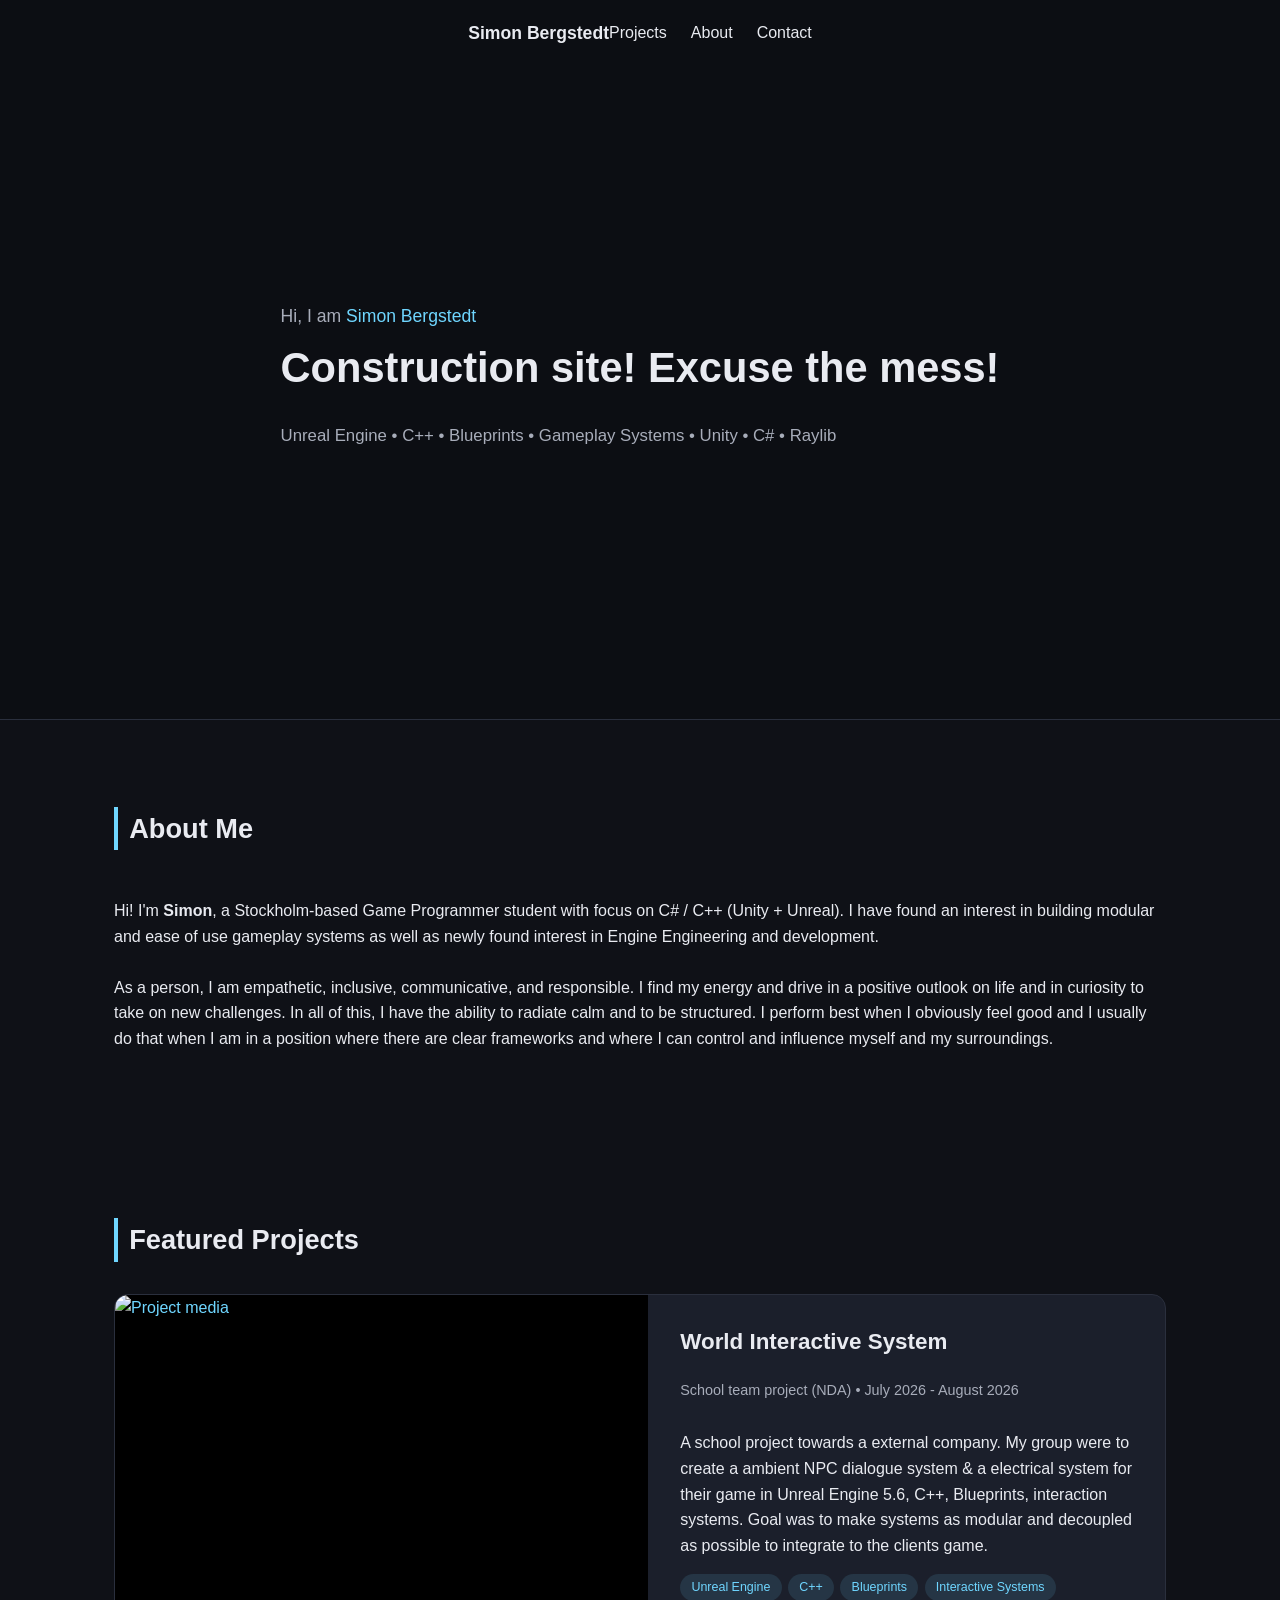
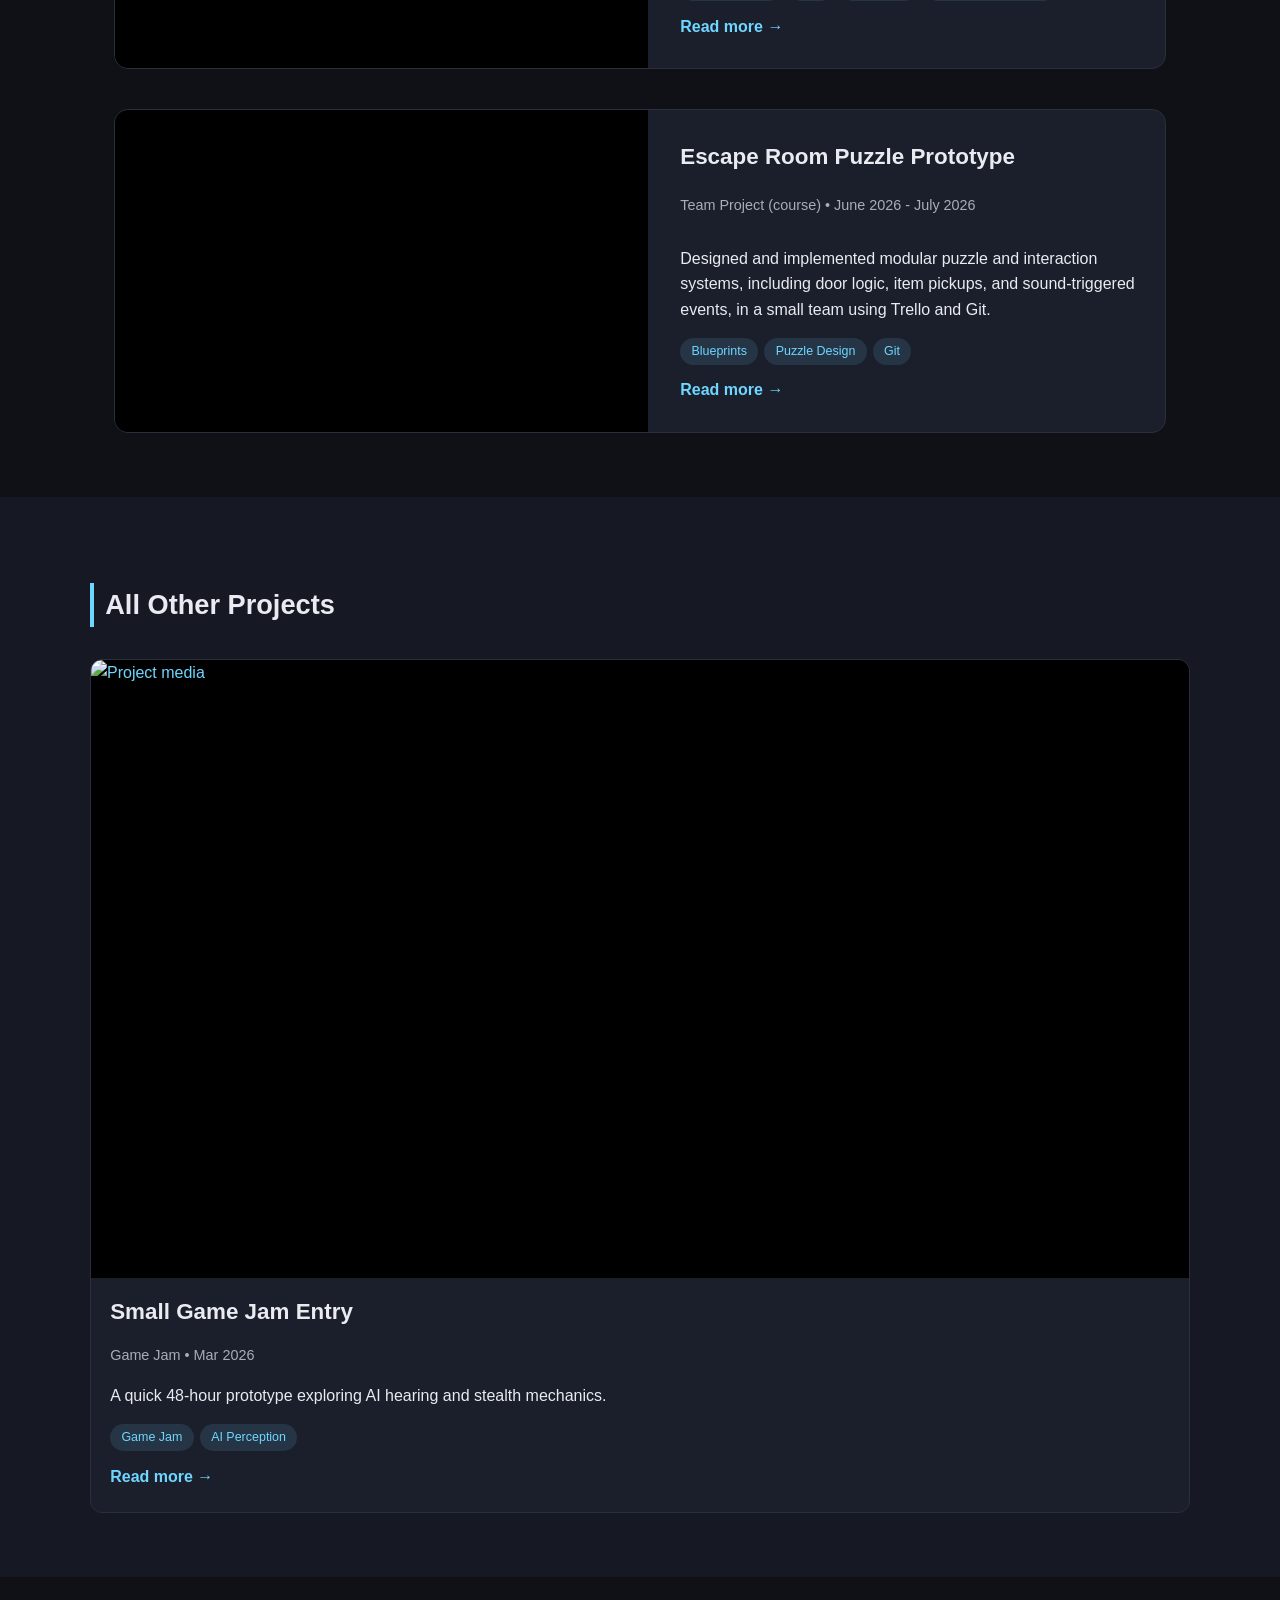
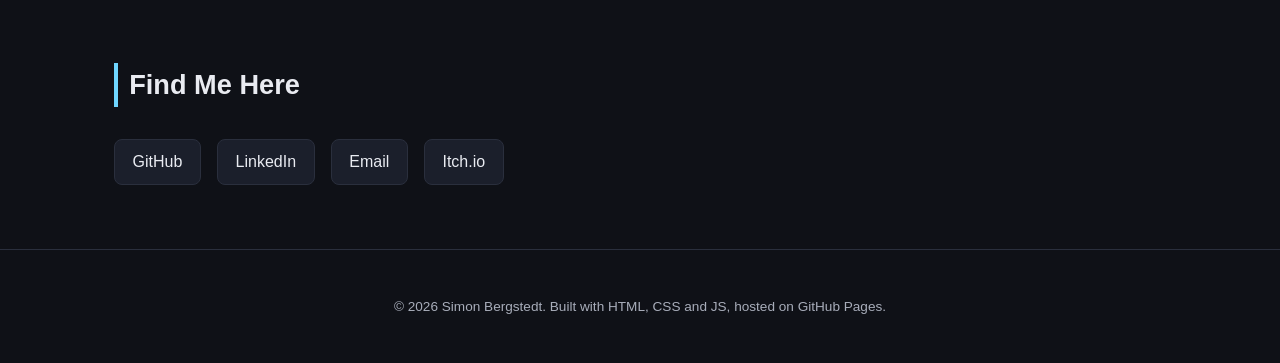
==== index.html @ 1d2489a0 "added video" ====
<!DOCTYPE html>
<html lang="en">
<head>
<meta charset="UTF-8" />
<meta name="viewport" content="width=device-width, initial-scale=1.0" />
<title>Simon Bergstedt — Gameplay Programmer</title>
<meta name="description" content="Portfolio of a gameplay programmer working with Unreal Engine, C++, Blueprints, Unity, C# and Raylib." />
<link rel="stylesheet" href="style.css" />
</head>
<body>

<header class="hero">

  <video class="hero-video" autoplay muted loop playsinline poster="media/hero-fallback.jpg">
    <source src="media/hero-background.mp4" type="video/mp4" />
  </video>
  <div class="hero-overlay"></div>

  <nav class="navbar">
    <div class="nav-name">Simon Bergstedt</div>
    <ul class="nav-links">
      <li><a href="#projects">Projects</a></li>
      <li><a href="#about">About</a></li>
      <li><a href="#contact">Contact</a></li>
    </ul>
  </nav>

  <div class="hero-content">
    <p class="hero-greeting">Hi, I am <span class="accent">Simon Bergstedt</span></p>
    <h1 class="hero-title">Construction site! Excuse the mess!</h1>
    <p class="hero-sub">Unreal Engine • C++ • Blueprints • Gameplay Systems • Unity • C# • Raylib</p>
  </div>
</header>

<main>

  <!-- ABOUT -->
  <section id="about" class="section">
    <h2 class="section-title">About Me</h2>
    <div class="about-content">
      <img src="media/profile.jpg" alt="Your Name" class="about-photo" onerror="this.style.display='none'" />
      <p>
        Hi! I'm <strong>Simon</strong>, a Stockholm-based Game Programmer student with focus on C# / C++ (Unity + Unreal). I have found an interest in building modular and ease of use gameplay systems as well as newly found interest in Engine Engineering and development.
<br><br>
As a person, I am empathetic, inclusive, communicative, and responsible. I find my energy and drive in a positive outlook on life and in curiosity to take on new challenges. In all of this, I have the ability to radiate calm and to be structured. I perform best when I obviously feel good and I usually do that when I am in a position where there are clear frameworks and where I can control and influence myself and my surroundings.
      </p>
    </div>
  </section>

  <!-- FEATURED PROJECTS -->
  <section id="projects" class="section">
    <h2 class="section-title">Featured Projects</h2>
    <div id="featured-projects" class="featured-list">
      <!-- Cards are injected here by script.js from projects.js -->
    </div>
  </section>

  <!-- ALL OTHER PROJECTS -->
  <section id="all-projects" class="section alt-bg">
    <h2 class="section-title">All Other Projects</h2>
    <div id="all-projects-grid" class="grid-list">
      <!-- Cards are injected here by script.js from projects.js -->
    </div>
  </section>

  <!-- CONTACT / SOCIAL -->
  <section id="contact" class="section">
    <h2 class="section-title">Find Me Here</h2>
    <div id="social-links" class="social-links">
      <!-- Injected by script.js -->
    </div>
  </section>

</main>

<footer class="footer">
  <p>&copy; <span id="year"></span> Simon Bergstedt. Built with HTML, CSS and JS, hosted on GitHub Pages.</p>
</footer>

<script src="projects.js"></script>
<script src="script.js"></script>
</body>
</html>
---- style.css ----
:root {
  --bg: #0f1117;
  --bg-alt: #161923;
  --text: #e9ebf1;
  --text-dim: #a8adba;
  --accent: #6fd6ff;
  --card-bg: #1b1f2b;
  --card-border: #2a2f3d;
  --max-width: 1100px;
}

* { box-sizing: border-box; }

body {
  margin: 0;
  font-family: "Segoe UI", Roboto, Helvetica, Arial, sans-serif;
  background: var(--bg);
  color: var(--text);
  line-height: 1.6;
}

a { color: var(--accent); text-decoration: none; }
a:hover { text-decoration: underline; }

.accent { color: var(--accent); }

/* NAVBAR */
.navbar {
  display: flex;
  justify-content: space-between;
  align-items: center;
  max-width: var(--max-width);
  margin: 0 auto;
  padding: 1.2rem 1.5rem;
  position: relative;
  z-index: 2; 
}
.nav-name { font-weight: 700; font-size: 1.1rem; }
.nav-name a { color: var(--text); }
.nav-links { display: flex; gap: 1.5rem; list-style: none; margin: 0; padding: 0; }
.nav-links a { color: var(--text); font-weight: 500; }
.nav-links a:hover { color: var(--accent); }

/* HERO */
.hero {
  position: relative;
  overflow: hidden;
  min-height: 80vh;
  display: flex;
  flex-direction: column;
  border-bottom: 1px solid var(--card-border);
  background: #0f1117;
}
.hero-video{
	position: absolute;
	top: 50%;
	left: 50%;
	width: 100%;
	height: 100%;
	min-width: 100%;
	min-height: 100%;
	object-fit: cover;
	transform: translate(-50%, -50%);
	z-index: 0;
}
.hero-overlay
{
	position: absolute;
	inset: 0;
	background: rgba(10, 12, 18, 0.6);
	z-index: 1;
}
.hero-content 
{
	position: relative;
	z-index: 2;
	max-width: var(--max-width);
  	margin: 0 auto;
  	padding: 5rem 1.5rem 6rem;
	flex: 1;
	display: flex;
	flex-direction: column;
	justify-content: center;
	
}
.hero-greeting { font-size: 1.1rem; color: var(--text-dim); margin: 0; }
.hero-title { font-size: 2.6rem; margin: 0.3rem 0; text-shadow: 0 2px 12px rgba(0,0,0,0,.6); }
.hero-sub { color: var(--text-dim); font-size: 1.05rem; }
.small-hero .navbar { padding-bottom: 1.2rem; }

/* SECTIONS */
.section {
  max-width: var(--max-width);
  margin: 0 auto;
  padding: 4rem 1.5rem;
}
.alt-bg { background: var(--bg-alt); max-width: 100%; }
.alt-bg > * { max-width: var(--max-width); margin-left: auto; margin-right: auto; }
.section-title {
  font-size: 1.7rem;
  margin-bottom: 2rem;
  border-left: 4px solid var(--accent);
  padding-left: 0.7rem;
}

/* FEATURED PROJECT CARDS (large, one per row) */
.featured-list { display: flex; flex-direction: column; gap: 2.5rem; }
.project-card.featured {
  display: grid;
  grid-template-columns: 1.1fr 1fr;
  gap: 2rem;
  background: var(--card-bg);
  border: 1px solid var(--card-border);
  border-radius: 14px;
  overflow: hidden;
}
.project-card.featured .media-wrap { position: relative; background: #000; display: block; }
.project-card.featured .media-wrap img,
.project-card.featured .media-wrap video {
  width: 100%; height: 100%; object-fit: cover; display: block;
}
.project-card.featured .card-body { padding: 1.8rem 1.8rem 1.8rem 0; display: flex; flex-direction: column; justify-content: center; }
.card-title { font-size: 1.4rem; margin: 0 0 0.3rem; }
.card-title a { color: var(--text); }
.card-title a:hover { color: var(--accent); }
.card-meta { color: var(--text-dim); font-size: 0.9rem; margin-bottom: 0.8rem; }
.card-desc { margin-bottom: 1rem; }
.card-tags { display: flex; flex-wrap: wrap; gap: 0.4rem; margin-bottom: 0.8rem; }
.tag {
  background: rgba(111, 214, 255, 0.12);
  color: var(--accent);
  border-radius: 20px;
  padding: 0.2rem 0.7rem;
  font-size: 0.78rem;
}
.card-link { font-weight: 600; }

@media (max-width: 800px) {
  .project-card.featured { grid-template-columns: 1fr; }
  .project-card.featured .card-body { padding: 1.5rem; }
}

/* GRID OF SMALLER PROJECT CARDS */
.grid-list {
  display: grid;
  grid-template-columns: repeat(auto-fit, minmax(260px, 1fr));
  gap: 1.5rem;
}
.project-card.grid-item {
  background: var(--card-bg);
  border: 1px solid var(--card-border);
  border-radius: 12px;
  overflow: hidden;
  display: flex;
  flex-direction: column;
}
.project-card.grid-item .media-wrap { aspect-ratio: 16/9; background: #000; display: block; }
.project-card.grid-item .media-wrap img,
.project-card.grid-item .media-wrap video {
  width: 100%; height: 100%; object-fit: cover; display: block;
}
.project-card.grid-item .card-body { padding: 1rem 1.2rem 1.4rem; }

/* ABOUT */
.about-content { display: flex; gap: 2rem; align-items: flex-start; flex-wrap: wrap; }
.about-photo { width: 180px; height: 180px; border-radius: 50%; object-fit: cover; border: 3px solid var(--accent); }
.about-content p { flex: 1; min-width: 260px; }

/* AWARDS */
.awards-list { list-style: none; padding: 0; margin: 0; display: flex; flex-direction: column; gap: 0.7rem; }
.awards-list li {
  background: var(--card-bg);
  border-left: 3px solid var(--accent);
  padding: 0.7rem 1rem;
  border-radius: 6px;
}

/* SOCIAL LINKS */
.social-links { display: flex; flex-wrap: wrap; gap: 1rem; }
.social-links a {
  background: var(--card-bg);
  border: 1px solid var(--card-border);
  padding: 0.6rem 1.1rem;
  border-radius: 8px;
  color: var(--text);
  font-weight: 500;
}
.social-links a:hover { border-color: var(--accent); color: var(--accent); }

/* FOOTER */
.footer {
  text-align: center;
  padding: 2rem 1rem;
  color: var(--text-dim);
  font-size: 0.85rem;
  border-top: 1px solid var(--card-border);
}

/* PROJECT DETAIL PAGE */
.back-link { display: inline-block; margin-bottom: 1.5rem; font-weight: 600; }
.detail-media {
  width: 100%;
  aspect-ratio: 16/9;
  background: #000;
  border-radius: 12px;
  overflow: hidden;
  margin-bottom: 1.5rem;
}
.detail-media img, .detail-media video { width: 100%; height: 100%; object-fit: cover; display: block; }
.detail-title { font-size: 2.2rem; margin: 0 0 0.3rem; }
.detail-body { margin: 1.5rem 0; max-width: 720px; }
.detail-body p { margin-bottom: 1rem; }
.detail-gallery {
  display: grid;
  grid-template-columns: repeat(auto-fit, minmax(220px, 1fr));
  gap: 1rem;
  margin: 1.5rem 0;
}
.gallery-item { aspect-ratio: 16/9; background: #000; border-radius: 10px; overflow: hidden; }
.gallery-item img, .gallery-item video { width: 100%; height: 100%; object-fit: cover; display: block; }
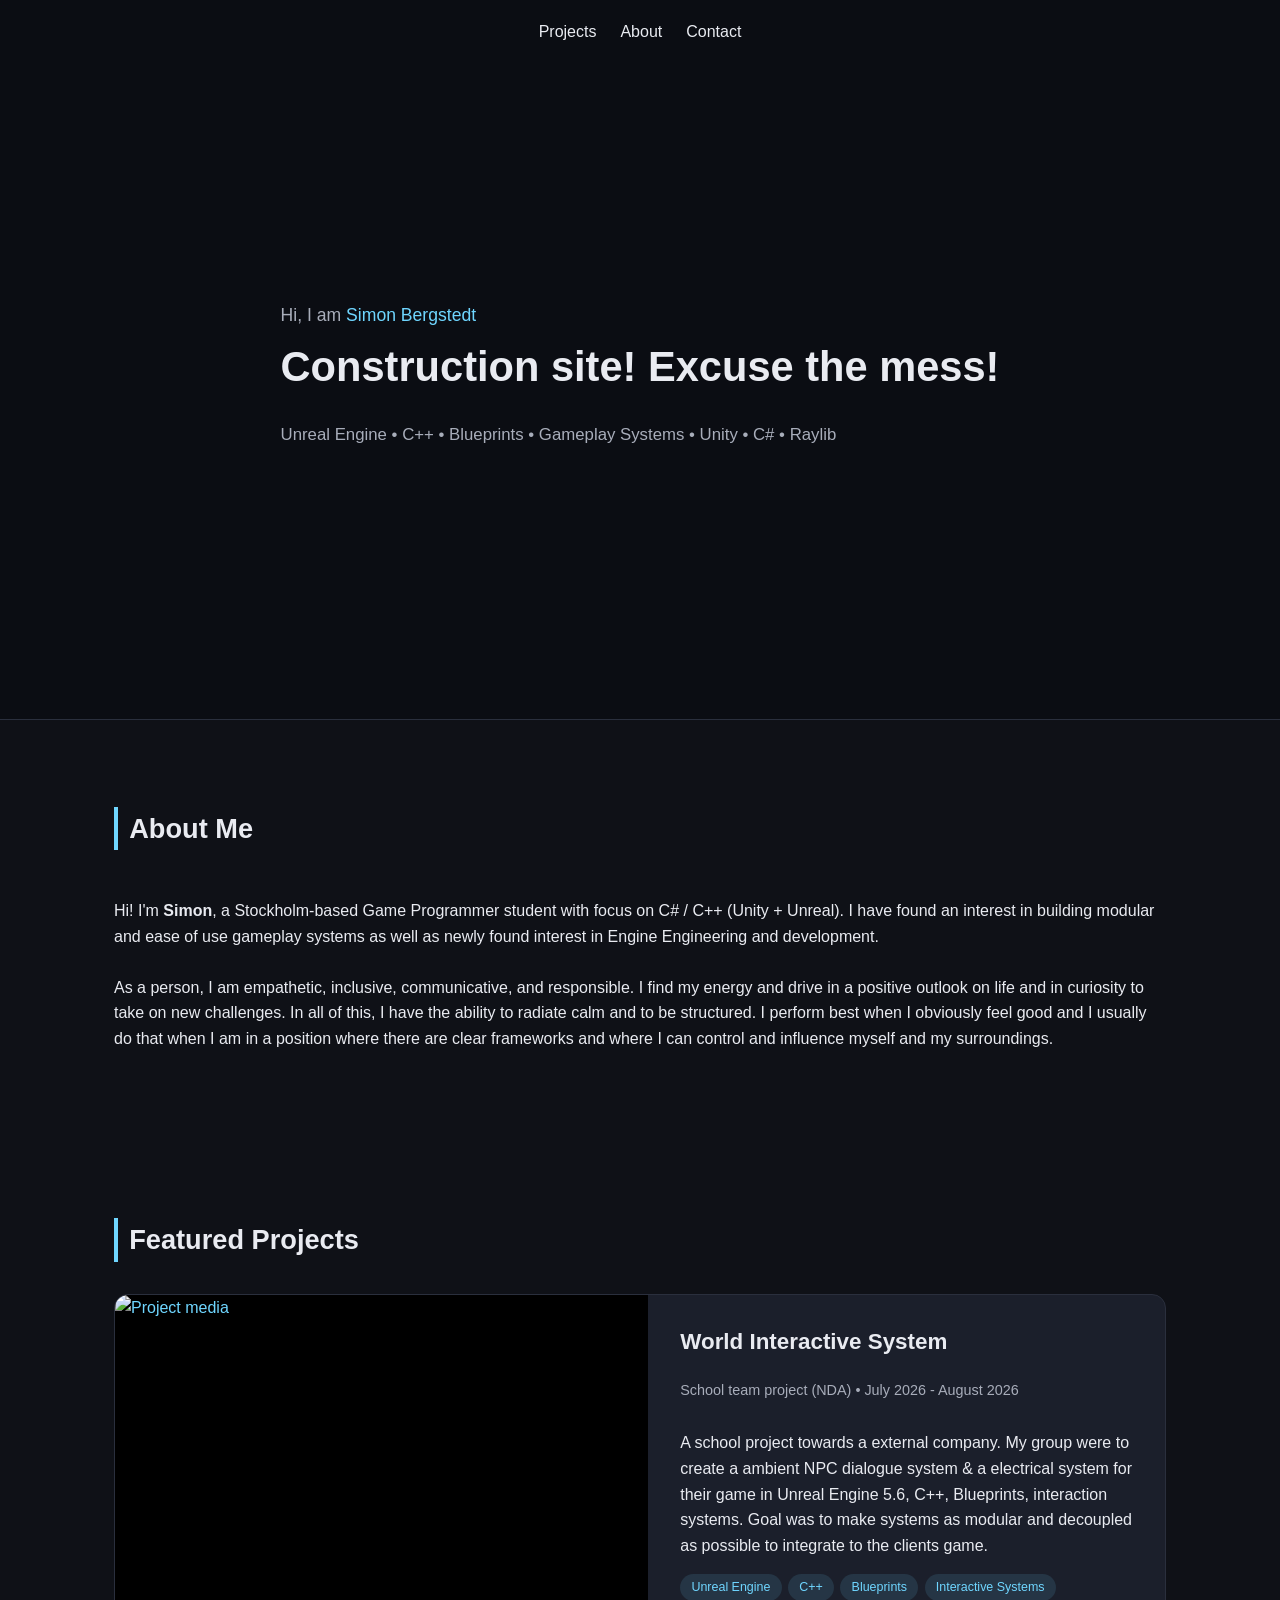
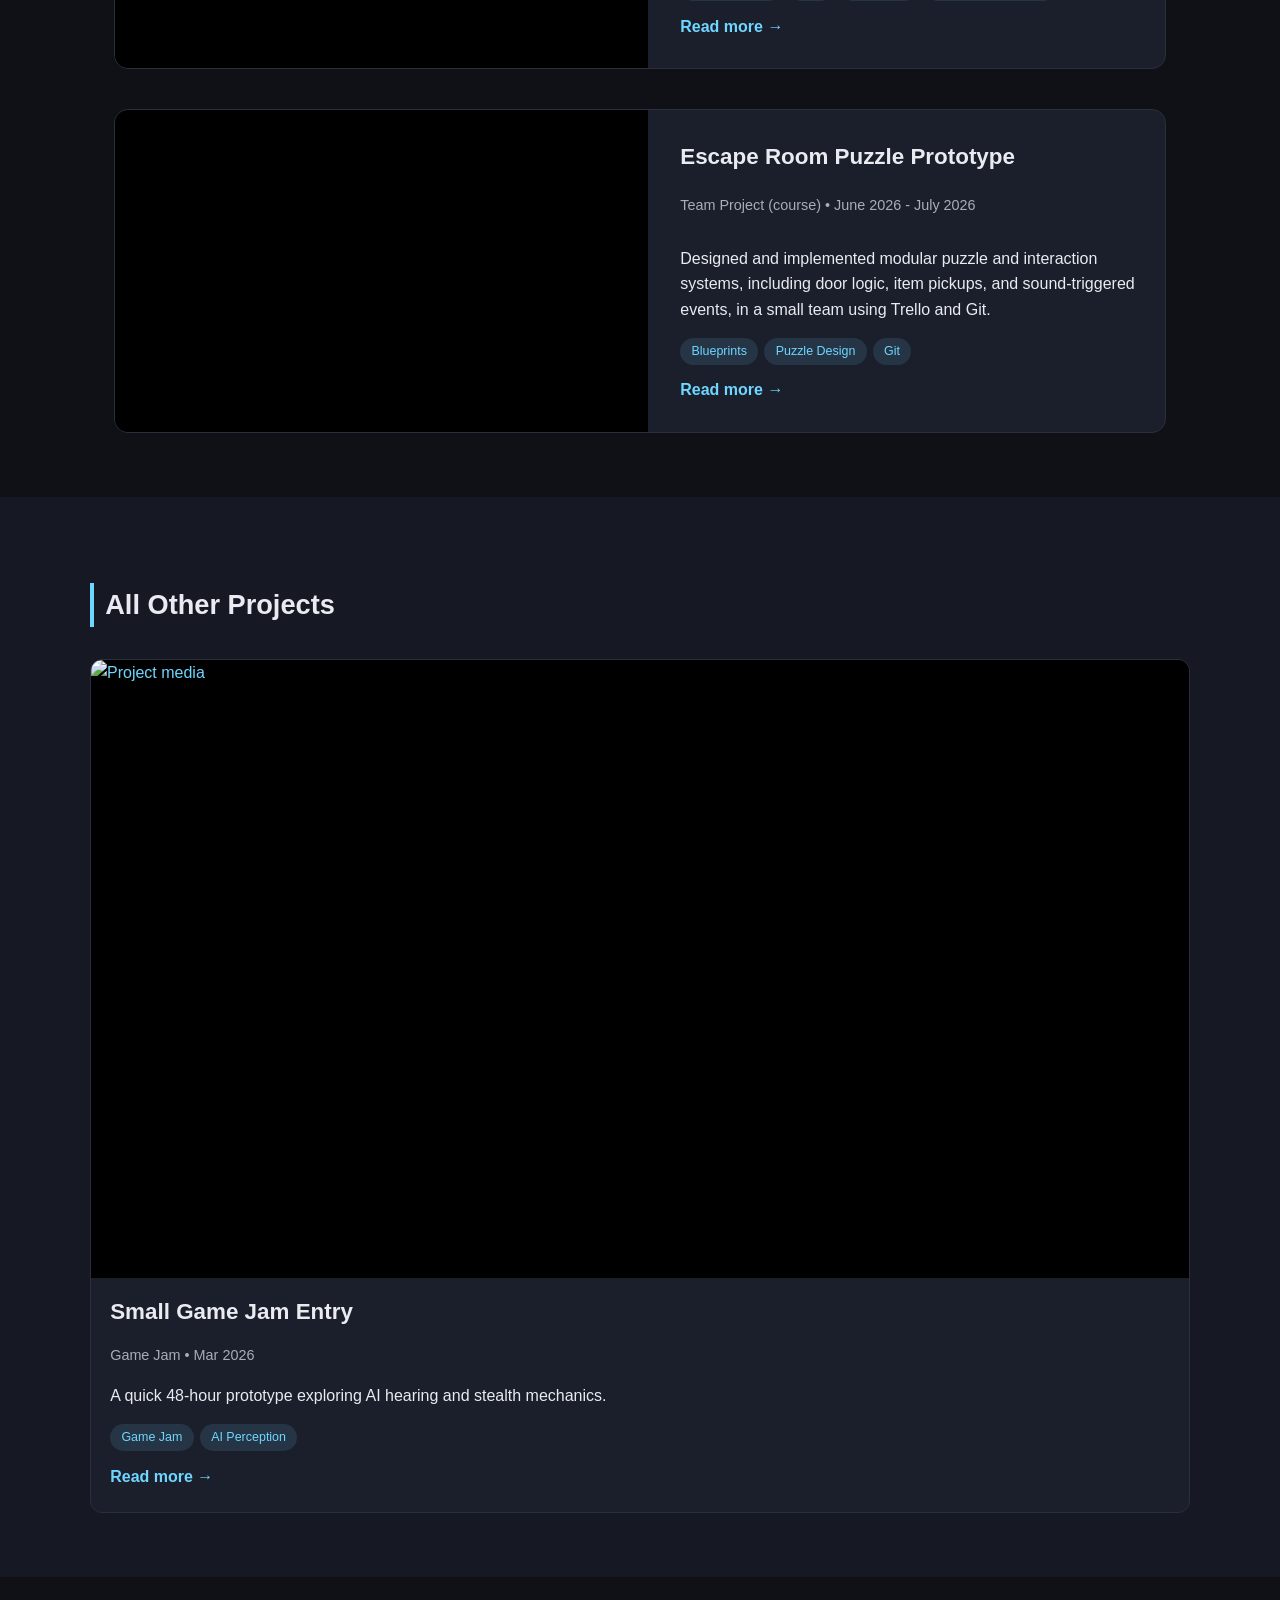
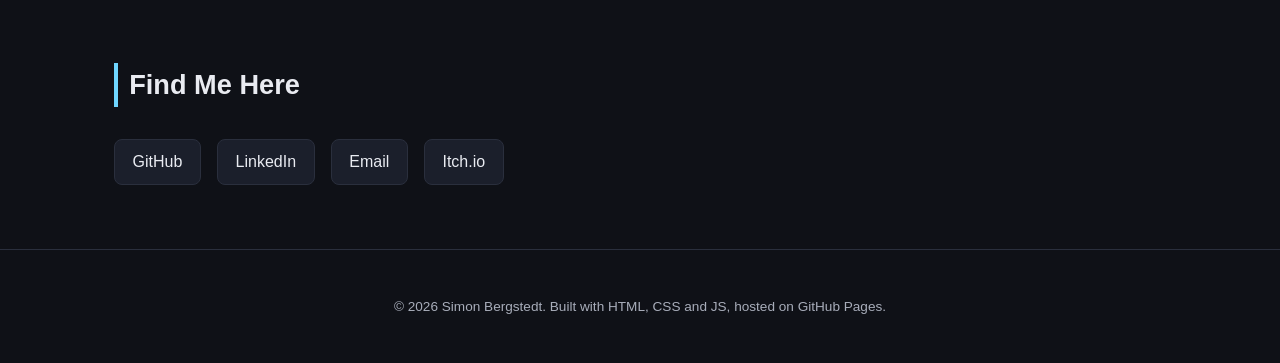
==== commit fe32299d: "Style changes" ====
--- a/index.html
+++ b/index.html
@@ -17,7 +17,6 @@
   <div class="hero-overlay"></div>
 
   <nav class="navbar">
-    <div class="nav-name">Simon Bergstedt</div>
     <ul class="nav-links">
       <li><a href="#projects">Projects</a></li>
       <li><a href="#about">About</a></li>
--- a/style.css
+++ b/style.css
@@ -27,7 +27,7 @@
 /* NAVBAR */
 .navbar {
   display: flex;
-  justify-content: space-between;
+  justify-content: flex-start;
   align-items: center;
   max-width: var(--max-width);
   margin: 0 auto;
@@ -67,7 +67,7 @@
 {
 	position: absolute;
 	inset: 0;
-	background: rgba(10, 12, 18, 0.6);
+	background: rgba(10, 12, 18, 0.70);
 	z-index: 1;
 }
 .hero-content 
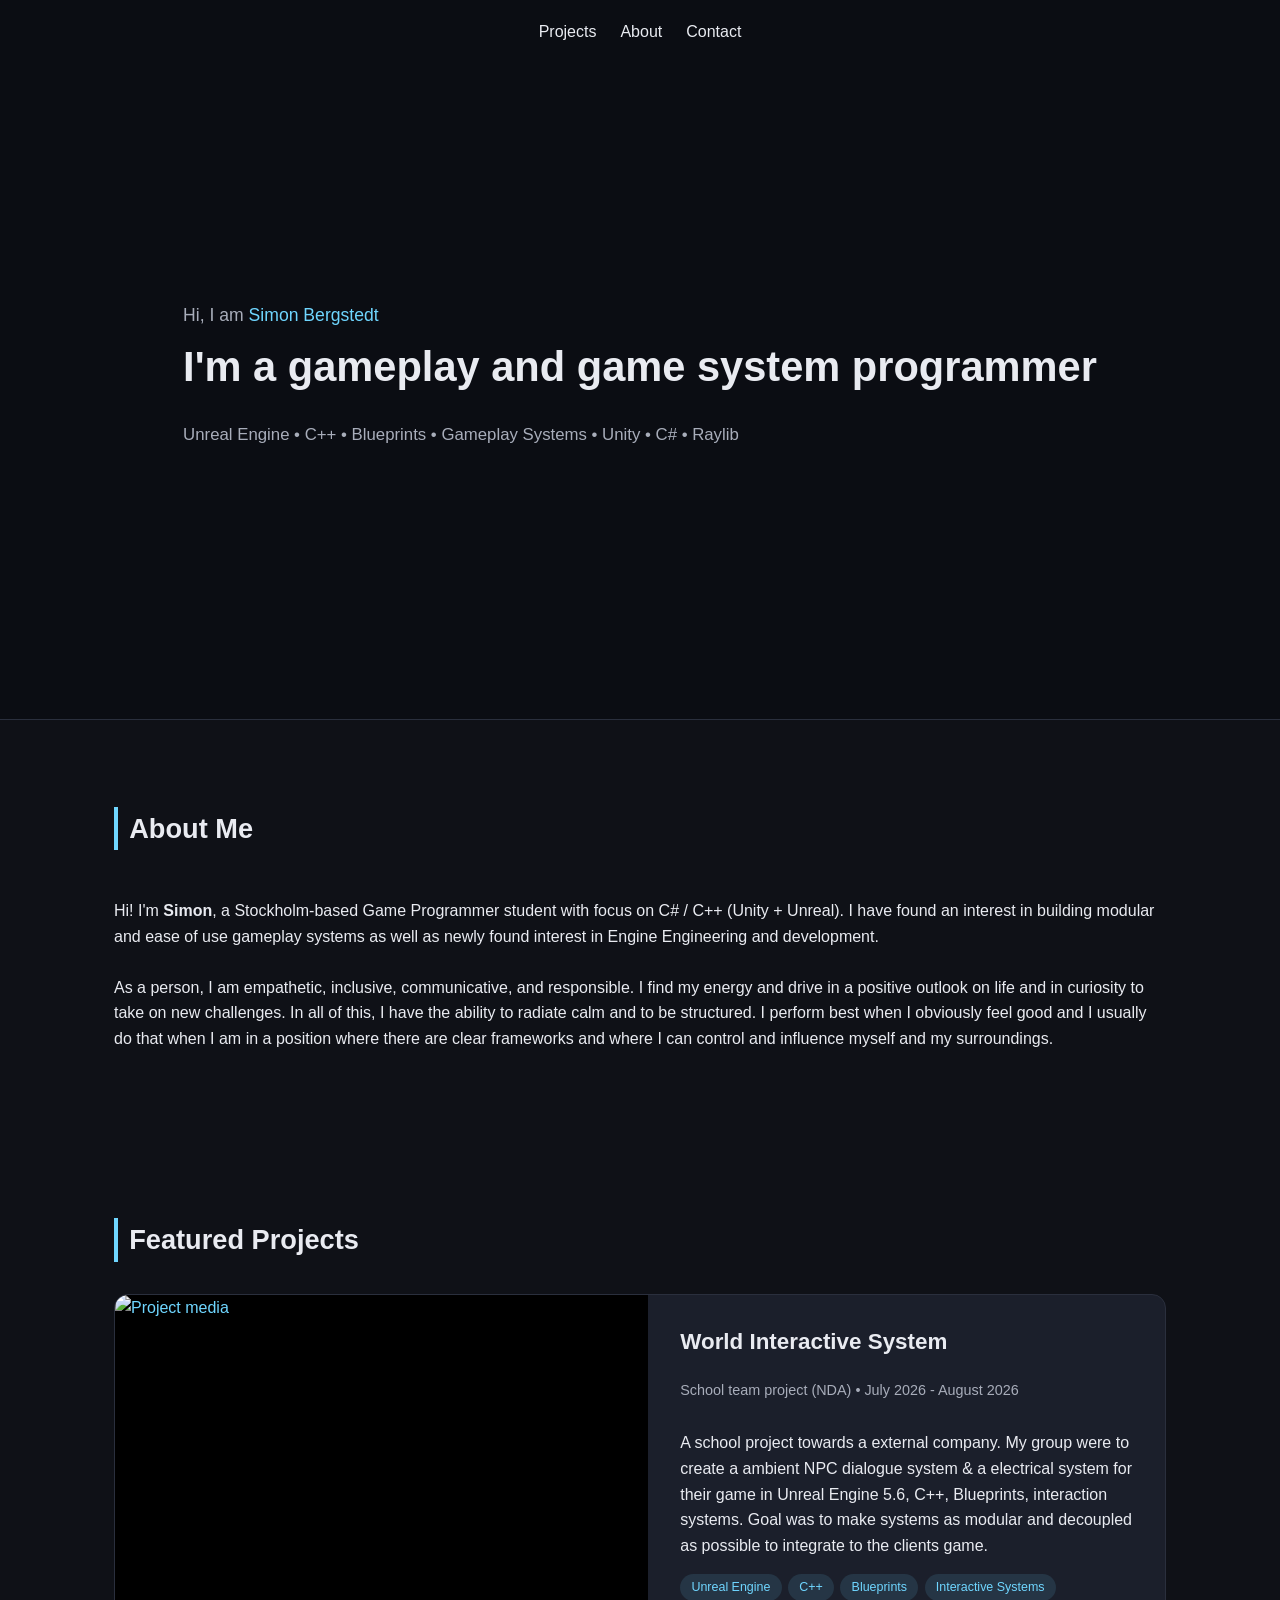
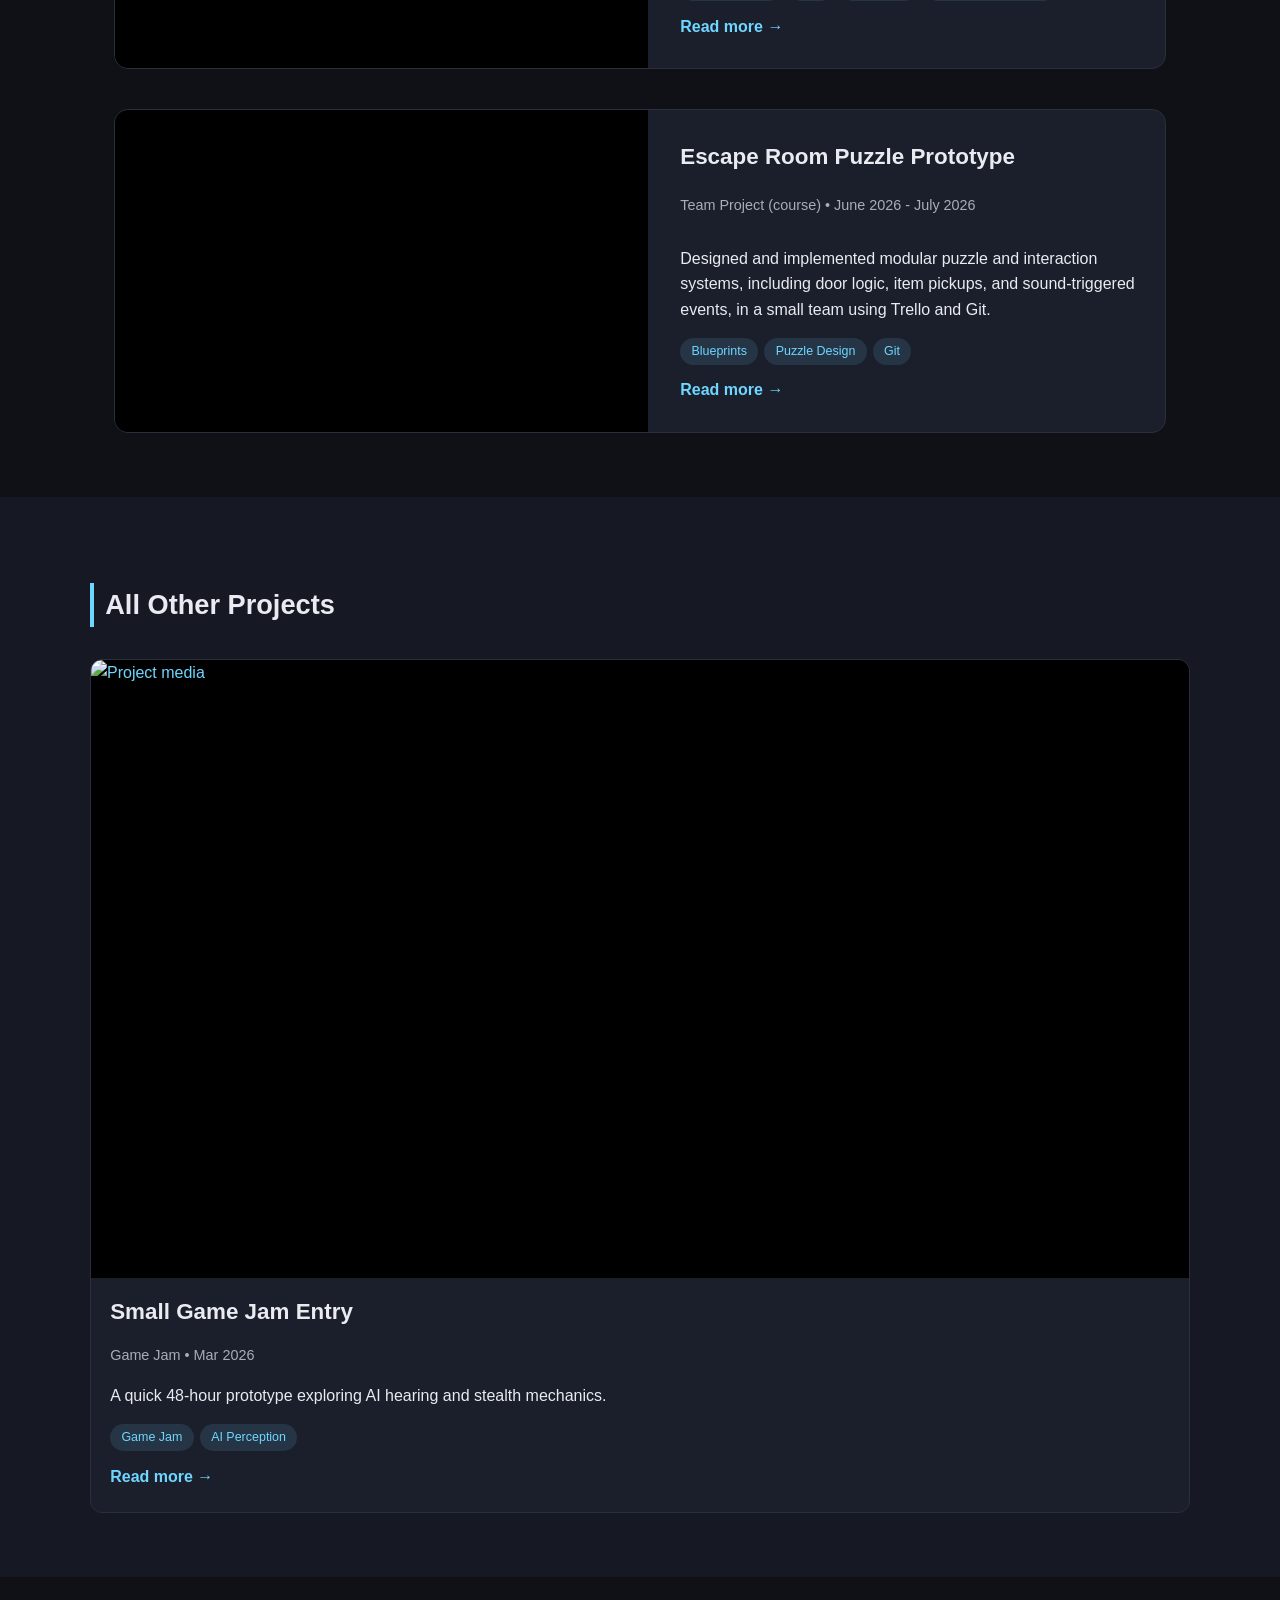
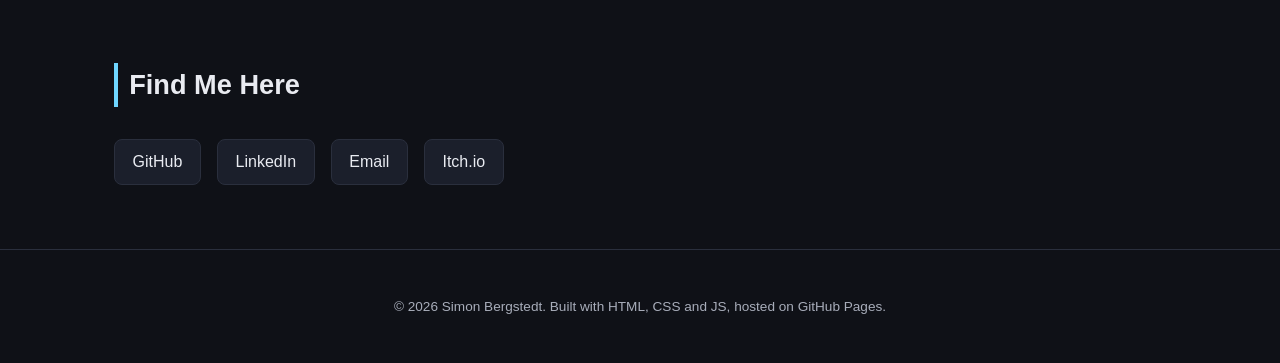
==== commit 2502ad53: "edited title" ====
--- a/index.html
+++ b/index.html
@@ -26,7 +26,7 @@
 
   <div class="hero-content">
     <p class="hero-greeting">Hi, I am <span class="accent">Simon Bergstedt</span></p>
-    <h1 class="hero-title">Construction site! Excuse the mess!</h1>
+    <h1 class="hero-title">I'm a gameplay and game system programmer</h1>
     <p class="hero-sub">Unreal Engine • C++ • Blueprints • Gameplay Systems • Unity • C# • Raylib</p>
   </div>
 </header>
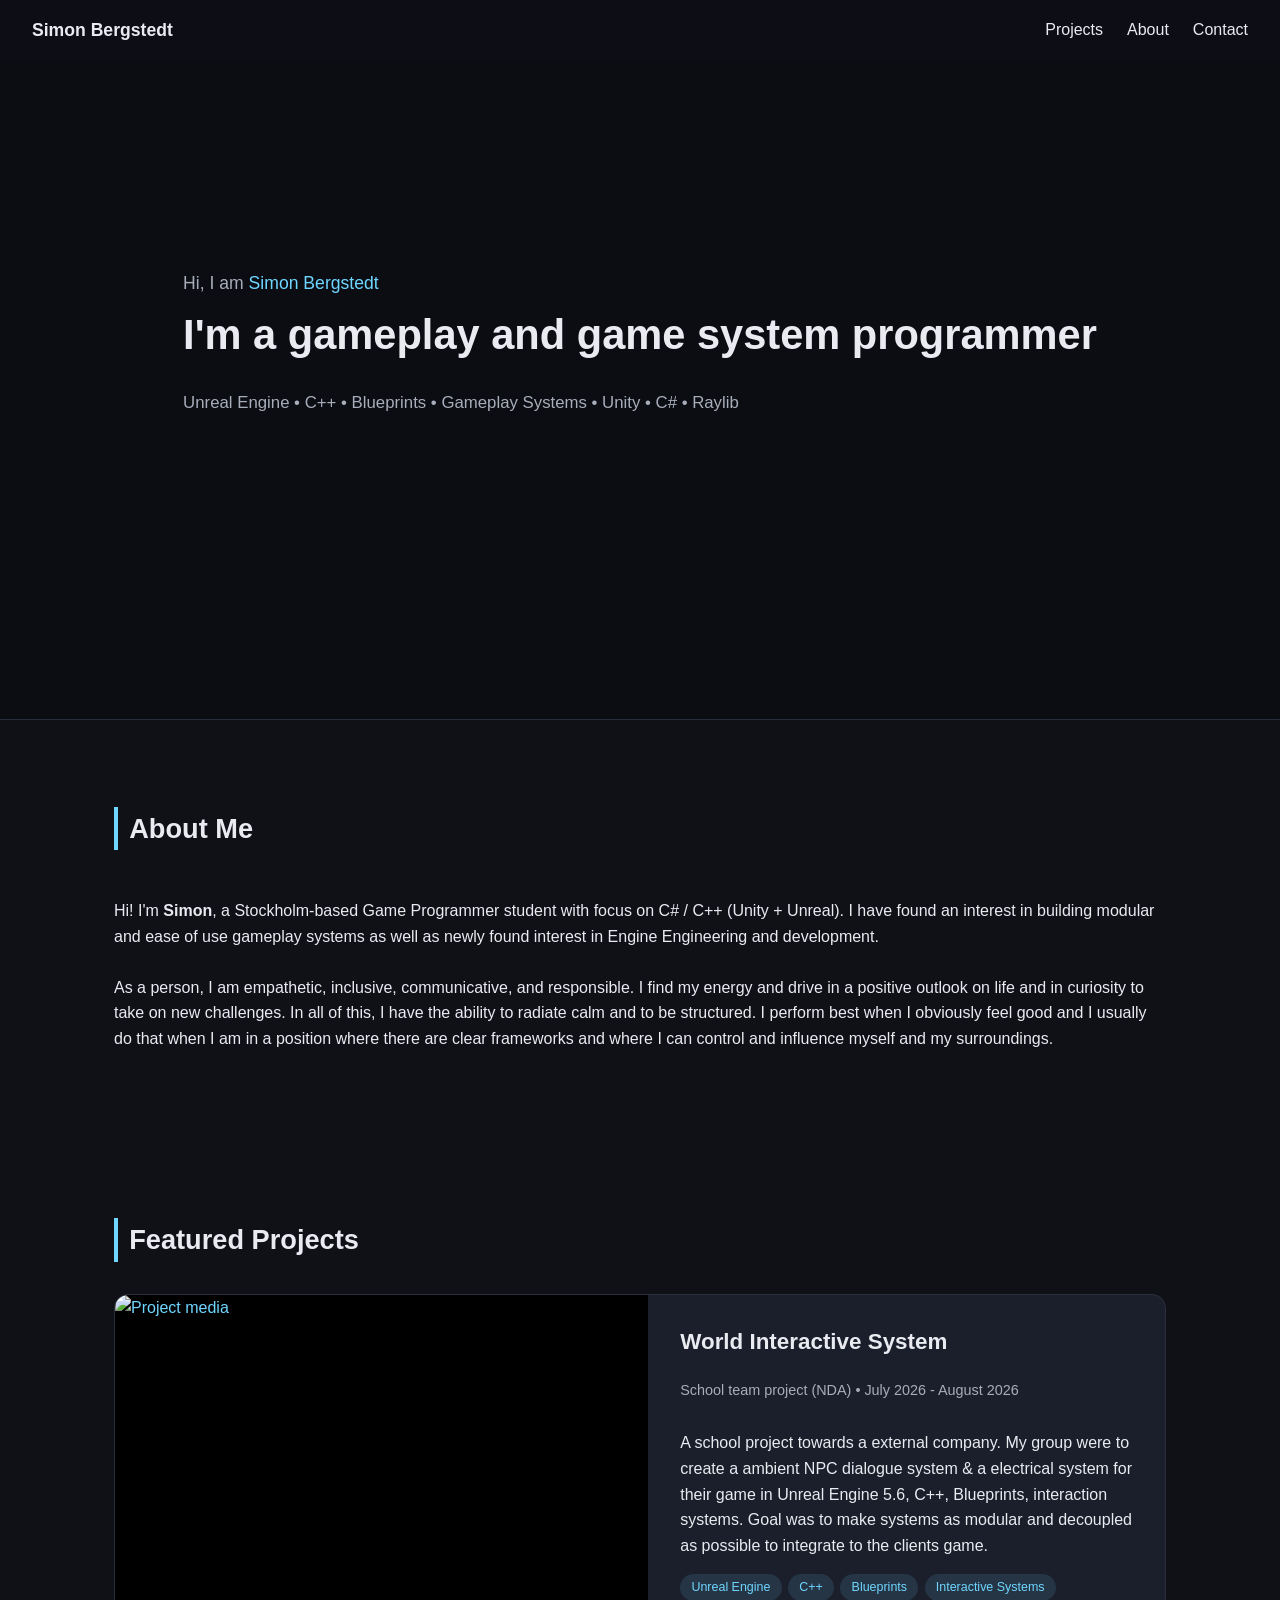
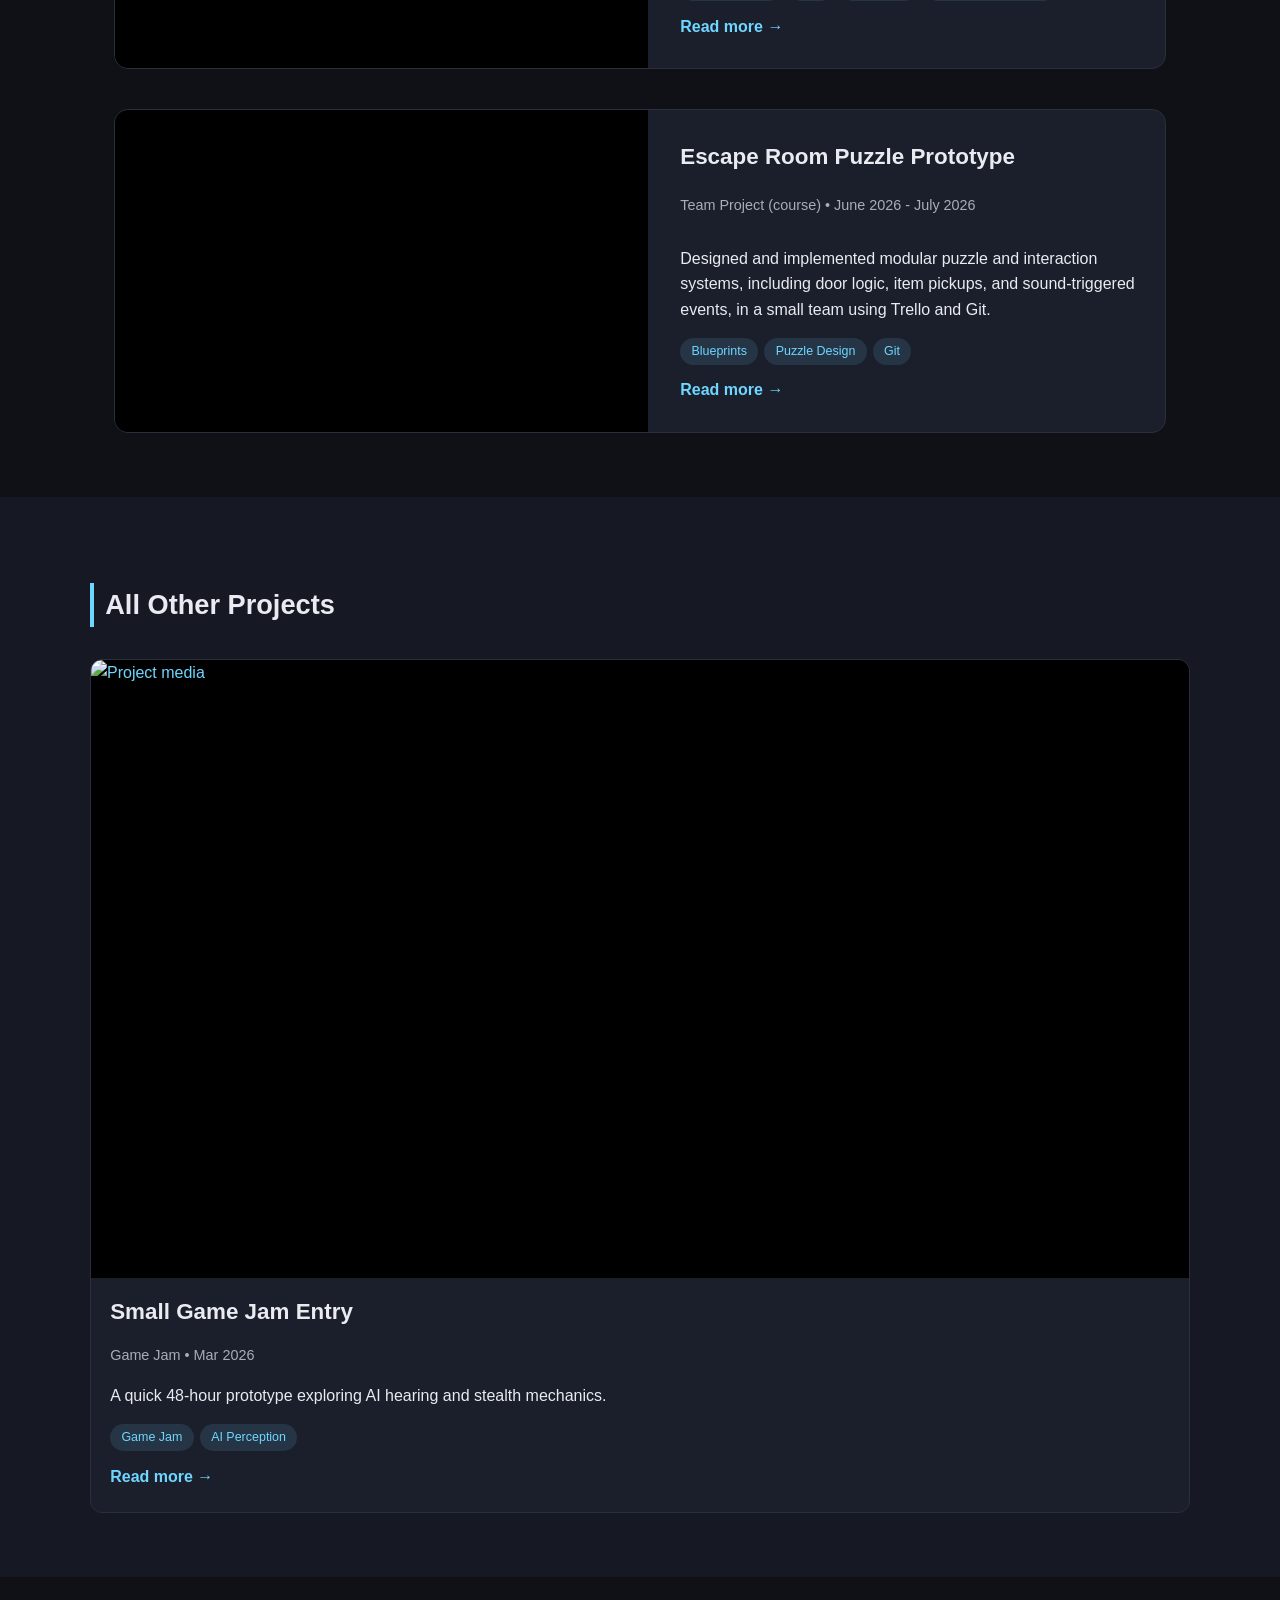
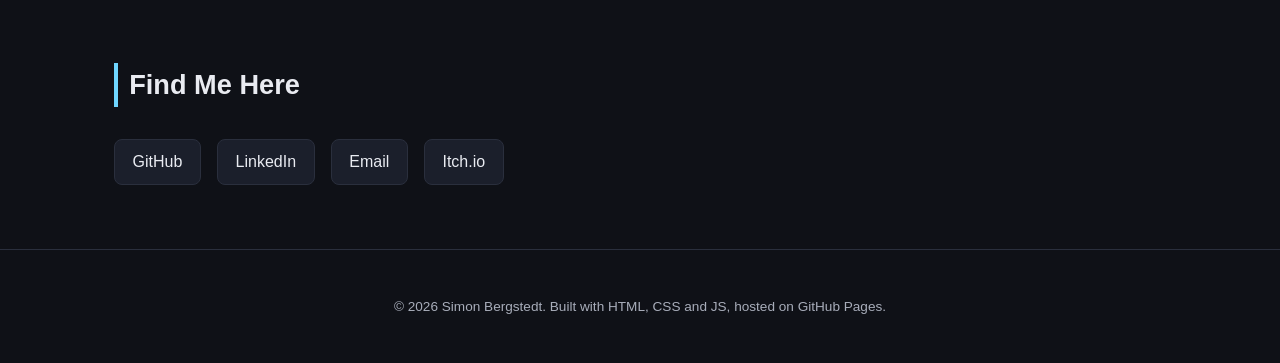
==== commit 44111c33: "added many  bar at top" ====
--- a/index.html
+++ b/index.html
@@ -1,55 +1,56 @@
 <!DOCTYPE html>
 <html lang="en">
+
 <head>
-<meta charset="UTF-8" />
-<meta name="viewport" content="width=device-width, initial-scale=1.0" />
-<title>Simon Bergstedt — Gameplay Programmer</title>
-<meta name="description" content="Portfolio of a gameplay programmer working with Unreal Engine, C++, Blueprints, Unity, C# and Raylib." />
-<link rel="stylesheet" href="style.css" />
+	<meta charset="UTF-8" />
+	<meta name="viewport" content="width=device-width, initial-scale=1.0" />
+	<title>Simon Bergstedt — Gameplay Programmer</title>
+	<meta name="description" content="Portfolio of a gameplay programmer working with Unreal Engine, C++, Blueprints, Unity, C# and Raylib." />
+	<link rel="stylesheet" href="style.css" />
 </head>
+
 <body>
+  <nav class="navbar">
+    <div class="nav-name">Simon Bergstedt</div>
+    	<ul class="nav-links">
+      		<li><a href="#projects">Projects</a></li>
+      		<li><a href="#about">About</a></li>
+      		<li><a href="#contact">Contact</a></li>
+    	</ul>
+  </nav>
 
 <header class="hero">
+  	<video class="hero-video" autoplay muted loop playsinline poster="media/hero-fallback.jpg">
+    	<source src="media/hero-background.mp4" type="video/mp4" /></video>
+ 
+  <div class="hero-overlay"></div>
+  <div class="hero-content">
+    	<p class="hero-greeting">Hi, I am <span class="accent">Simon Bergstedt</span></p>
+    	<h1 class="hero-title">I'm a gameplay and game system programmer</h1>
+    	<p class="hero-sub">Unreal Engine • C++ • Blueprints • Gameplay Systems • Unity • C# • Raylib</p>
 
-  <video class="hero-video" autoplay muted loop playsinline poster="media/hero-fallback.jpg">
-    <source src="media/hero-background.mp4" type="video/mp4" />
-  </video>
-  <div class="hero-overlay"></div>
-
-  <nav class="navbar">
-    <ul class="nav-links">
-      <li><a href="#projects">Projects</a></li>
-      <li><a href="#about">About</a></li>
-      <li><a href="#contact">Contact</a></li>
-    </ul>
-  </nav>
-
-  <div class="hero-content">
-    <p class="hero-greeting">Hi, I am <span class="accent">Simon Bergstedt</span></p>
-    <h1 class="hero-title">I'm a gameplay and game system programmer</h1>
-    <p class="hero-sub">Unreal Engine • C++ • Blueprints • Gameplay Systems • Unity • C# • Raylib</p>
   </div>
 </header>
 
 <main>
 
   <!-- ABOUT -->
-  <section id="about" class="section">
-    <h2 class="section-title">About Me</h2>
-    <div class="about-content">
-      <img src="media/profile.jpg" alt="Your Name" class="about-photo" onerror="this.style.display='none'" />
-      <p>
-        Hi! I'm <strong>Simon</strong>, a Stockholm-based Game Programmer student with focus on C# / C++ (Unity + Unreal). I have found an interest in building modular and ease of use gameplay systems as well as newly found interest in Engine Engineering and development.
+  	<section id="about" class="section">
+    		<h2 class="section-title">About Me</h2>
+    	<div class="about-content">
+      	<img src="media/profile.jpg" alt="Your Name" class="about-photo" onerror="this.style.display='none'" />
+      	<p>
+        	Hi! I'm <strong>Simon</strong>, a Stockholm-based Game Programmer student with focus on C# / C++ (Unity + Unreal). I have found an interest in building modular and ease of use gameplay systems as well as newly found interest in Engine Engineering and development.
 <br><br>
-As a person, I am empathetic, inclusive, communicative, and responsible. I find my energy and drive in a positive outlook on life and in curiosity to take on new challenges. In all of this, I have the ability to radiate calm and to be structured. I perform best when I obviously feel good and I usually do that when I am in a position where there are clear frameworks and where I can control and influence myself and my surroundings.
+		As a person, I am empathetic, inclusive, communicative, and responsible. I find my energy and drive in a positive outlook on life and in curiosity to take on new challenges. In all of this, I have the ability to radiate calm and to be structured. I perform best when I obviously feel good and I usually do that when I am in a position where there are clear frameworks and where I can control and influence myself and my surroundings.
       </p>
     </div>
   </section>
 
   <!-- FEATURED PROJECTS -->
   <section id="projects" class="section">
-    <h2 class="section-title">Featured Projects</h2>
-    <div id="featured-projects" class="featured-list">
+    	<h2 class="section-title">Featured Projects</h2>
+    	<div id="featured-projects" class="featured-list">
       <!-- Cards are injected here by script.js from projects.js -->
     </div>
   </section>
--- a/style.css
+++ b/style.css
@@ -26,14 +26,18 @@
 
 /* NAVBAR */
 .navbar {
+  position: fixed;
+  top: 0;
+  left: 0;
+  width: 100%;
   display: flex;
-  justify-content: flex-start;
+  justify-content: space-between;
   align-items: center;
-  max-width: var(--max-width);
-  margin: 0 auto;
-  padding: 1.2rem 1.5rem;
-  position: relative;
-  z-index: 2; 
+  padding: 1rem 2rem;
+  background: rgba(15, 17, 23, 0.7);
+  backdrop-filter: blur(8px);
+  -webkit-backdrop-filter: blur(8px);
+  z-index: 100;
 }
 .nav-name { font-weight: 700; font-size: 1.1rem; }
 .nav-name a { color: var(--text); }
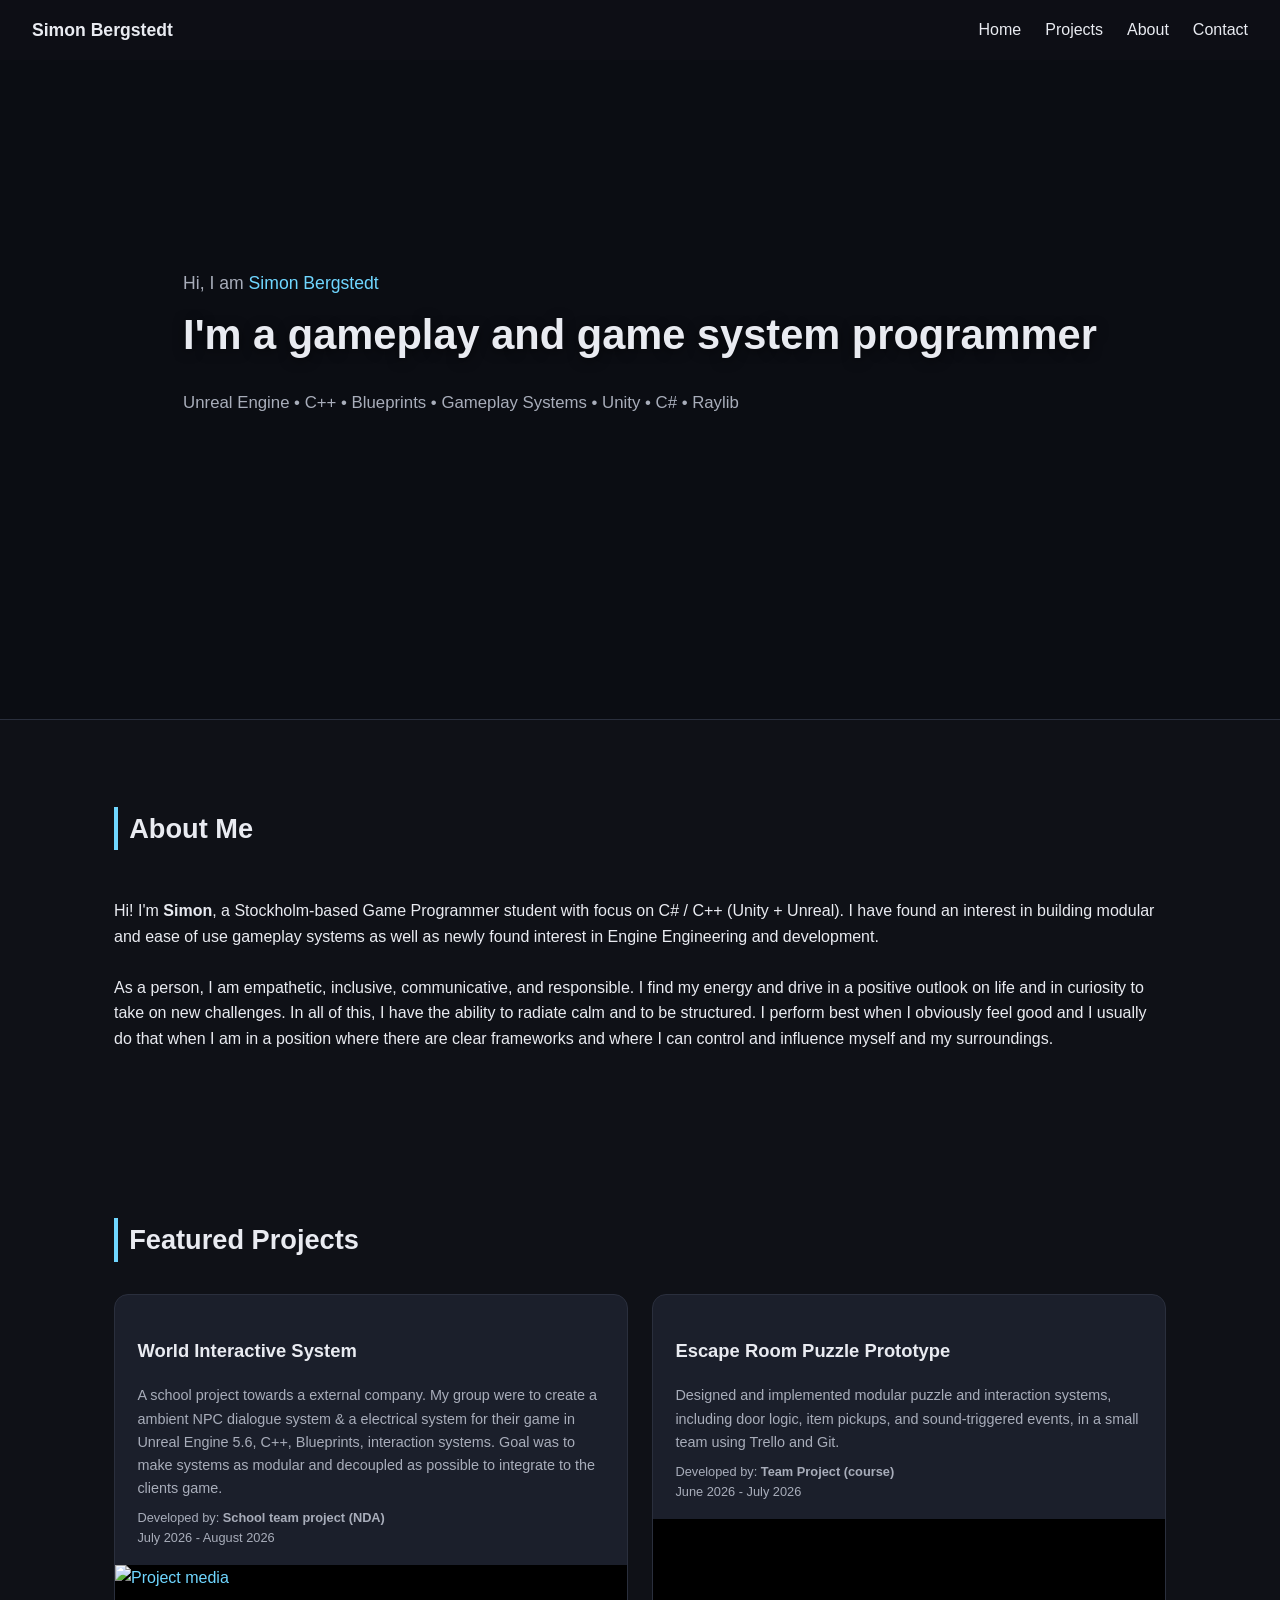
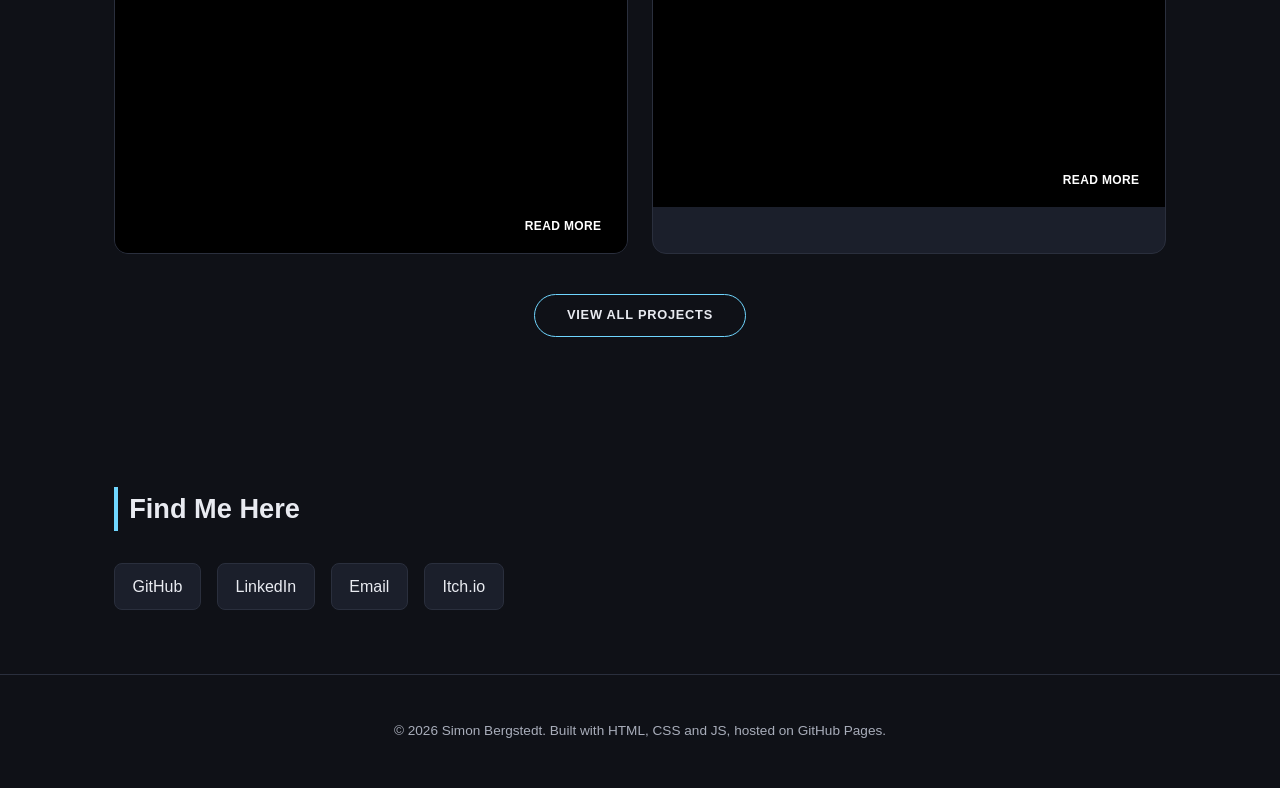
==== commit 58f1da2b: "major change of layout" ====
--- a/index.html
+++ b/index.html
@@ -1,66 +1,64 @@
 <!DOCTYPE html>
 <html lang="en">
+<head>
+<meta charset="UTF-8" />
+<meta name="viewport" content="width=device-width, initial-scale=1.0" />
+<title>Simon Bergstedt — Gameplay Programmer</title>
+<meta name="description" content="Portfolio of a gameplay programmer working with Unreal Engine, C++, Blueprints, Unity, C# and Raylib." />
+<link rel="stylesheet" href="style.css" />
+</head>
+<body>
 
-<head>
-	<meta charset="UTF-8" />
-	<meta name="viewport" content="width=device-width, initial-scale=1.0" />
-	<title>Simon Bergstedt — Gameplay Programmer</title>
-	<meta name="description" content="Portfolio of a gameplay programmer working with Unreal Engine, C++, Blueprints, Unity, C# and Raylib." />
-	<link rel="stylesheet" href="style.css" />
-</head>
-
-<body>
-  <nav class="navbar">
-    <div class="nav-name">Simon Bergstedt</div>
-    	<ul class="nav-links">
-      		<li><a href="#projects">Projects</a></li>
-      		<li><a href="#about">About</a></li>
-      		<li><a href="#contact">Contact</a></li>
-    	</ul>
-  </nav>
+<nav class="navbar">
+  <div class="nav-name"><a href="index.html">Simon Bergstedt</a></div>
+  <ul class="nav-links">
+    <li><a href="index.html">Home</a></li>
+    <li><a href="games.html">Projects</a></li>
+    <li><a href="index.html#about">About</a></li>
+    <li><a href="index.html#contact">Contact</a></li>
+  </ul>
+</nav>
 
 <header class="hero">
-  	<video class="hero-video" autoplay muted loop playsinline poster="media/hero-fallback.jpg">
-    	<source src="media/hero-background.mp4" type="video/mp4" /></video>
- 
+  <video class="hero-video" autoplay muted loop playsinline poster="media/hero-fallback.jpg">
+    <source src="media/hero-background.mp4" type="video/mp4" />
+  </video>
   <div class="hero-overlay"></div>
   <div class="hero-content">
-    	<p class="hero-greeting">Hi, I am <span class="accent">Simon Bergstedt</span></p>
-    	<h1 class="hero-title">I'm a gameplay and game system programmer</h1>
-    	<p class="hero-sub">Unreal Engine • C++ • Blueprints • Gameplay Systems • Unity • C# • Raylib</p>
-
+    <p class="hero-greeting">Hi, I am <span class="accent">Simon Bergstedt</span></p>
+    <h1 class="hero-title">I'm a gameplay and game system programmer</h1>
+    <p class="hero-sub">Unreal Engine • C++ • Blueprints • Gameplay Systems • Unity • C# • Raylib</p>
   </div>
 </header>
 
 <main>
 
   <!-- ABOUT -->
-  	<section id="about" class="section">
-    		<h2 class="section-title">About Me</h2>
-    	<div class="about-content">
-      	<img src="media/profile.jpg" alt="Your Name" class="about-photo" onerror="this.style.display='none'" />
-      	<p>
-        	Hi! I'm <strong>Simon</strong>, a Stockholm-based Game Programmer student with focus on C# / C++ (Unity + Unreal). I have found an interest in building modular and ease of use gameplay systems as well as newly found interest in Engine Engineering and development.
-<br><br>
-		As a person, I am empathetic, inclusive, communicative, and responsible. I find my energy and drive in a positive outlook on life and in curiosity to take on new challenges. In all of this, I have the ability to radiate calm and to be structured. I perform best when I obviously feel good and I usually do that when I am in a position where there are clear frameworks and where I can control and influence myself and my surroundings.
+  <section id="about" class="section">
+    <h2 class="section-title">About Me</h2>
+    <div class="about-content">
+      <img src="media/profile.jpg" alt="Simon Bergstedt" class="about-photo" onerror="this.style.display='none'" />
+      <p>
+        Hi! I'm <strong>Simon</strong>, a Stockholm-based Game Programmer student with focus on C# / C++ (Unity + Unreal).
+        I have found an interest in building modular and ease of use gameplay systems as well as newly found interest
+        in Engine Engineering and development.
+        <br><br>
+        As a person, I am empathetic, inclusive, communicative, and responsible. I find my energy and drive in a
+        positive outlook on life and in curiosity to take on new challenges. In all of this, I have the ability to
+        radiate calm and to be structured. I perform best when I obviously feel good and I usually do that when I
+        am in a position where there are clear frameworks and where I can control and influence myself and my
+        surroundings.
       </p>
     </div>
   </section>
 
   <!-- FEATURED PROJECTS -->
   <section id="projects" class="section">
-    	<h2 class="section-title">Featured Projects</h2>
-    	<div id="featured-projects" class="featured-list">
+    <h2 class="section-title">Featured Projects</h2>
+    <div id="featured-projects" class="featured-grid">
       <!-- Cards are injected here by script.js from projects.js -->
     </div>
-  </section>
-
-  <!-- ALL OTHER PROJECTS -->
-  <section id="all-projects" class="section alt-bg">
-    <h2 class="section-title">All Other Projects</h2>
-    <div id="all-projects-grid" class="grid-list">
-      <!-- Cards are injected here by script.js from projects.js -->
-    </div>
+    <a href="games.html" class="toggle-btn">VIEW ALL PROJECTS</a>
   </section>
 
   <!-- CONTACT / SOCIAL -->
--- a/style.css
+++ b/style.css
@@ -21,10 +21,9 @@
 
 a { color: var(--accent); text-decoration: none; }
 a:hover { text-decoration: underline; }
-
 .accent { color: var(--accent); }
 
-/* NAVBAR */
+/* NAVBAR - fixed, semi-transparent, same on every page */
 .navbar {
   position: fixed;
   top: 0;
@@ -45,7 +44,7 @@
 .nav-links a { color: var(--text); font-weight: 500; }
 .nav-links a:hover { color: var(--accent); }
 
-/* HERO */
+/* HERO (homepage only) */
 .hero {
   position: relative;
   overflow: hidden;
@@ -55,42 +54,38 @@
   border-bottom: 1px solid var(--card-border);
   background: #0f1117;
 }
-.hero-video{
-	position: absolute;
-	top: 50%;
-	left: 50%;
-	width: 100%;
-	height: 100%;
-	min-width: 100%;
-	min-height: 100%;
-	object-fit: cover;
-	transform: translate(-50%, -50%);
-	z-index: 0;
-}
-.hero-overlay
-{
-	position: absolute;
-	inset: 0;
-	background: rgba(10, 12, 18, 0.70);
-	z-index: 1;
-}
-.hero-content 
-{
-	position: relative;
-	z-index: 2;
-	max-width: var(--max-width);
-  	margin: 0 auto;
-  	padding: 5rem 1.5rem 6rem;
-	flex: 1;
-	display: flex;
-	flex-direction: column;
-	justify-content: center;
-	
+.hero-video {
+  position: absolute;
+  top: 50%;
+  left: 50%;
+  width: 100%;
+  height: 100%;
+  min-width: 100%;
+  min-height: 100%;
+  object-fit: cover;
+  transform: translate(-50%, -50%);
+  z-index: 0;
+}
+.hero-overlay {
+  position: absolute;
+  inset: 0;
+  background: rgba(10, 12, 18, 0.70);
+  z-index: 1;
+}
+.hero-content {
+  position: relative;
+  z-index: 2;
+  max-width: var(--max-width);
+  margin: 0 auto;
+  padding: 5rem 1.5rem 6rem;
+  flex: 1;
+  display: flex;
+  flex-direction: column;
+  justify-content: center;
 }
 .hero-greeting { font-size: 1.1rem; color: var(--text-dim); margin: 0; }
-.hero-title { font-size: 2.6rem; margin: 0.3rem 0; text-shadow: 0 2px 12px rgba(0,0,0,0,.6); }
+.hero-title { font-size: 2.6rem; margin: 0.3rem 0; text-shadow: 0 2px 12px rgba(0,0,0,0.6); }
 .hero-sub { color: var(--text-dim); font-size: 1.05rem; }
-.small-hero .navbar { padding-bottom: 1.2rem; }
 
 /* SECTIONS */
 .section {
@@ -98,86 +93,141 @@
   margin: 0 auto;
   padding: 4rem 1.5rem;
 }
-.alt-bg { background: var(--bg-alt); max-width: 100%; }
-.alt-bg > * { max-width: var(--max-width); margin-left: auto; margin-right: auto; }
 .section-title {
   font-size: 1.7rem;
   margin-bottom: 2rem;
   border-left: 4px solid var(--accent);
   padding-left: 0.7rem;
 }
-
-/* FEATURED PROJECT CARDS (large, one per row) */
-.featured-list { display: flex; flex-direction: column; gap: 2.5rem; }
+/* For pages with no hero (games.html, project.html) — clears the fixed navbar */
+.page-main { padding-top: 7rem; }
+
+/* FEATURED SHOWCASE (homepage top 3, compact cards) */
+.featured-grid {
+  display: grid;
+  grid-template-columns: repeat(auto-fit, minmax(280px, 1fr));
+  gap: 1.5rem;
+}
 .project-card.featured {
-  display: grid;
-  grid-template-columns: 1.1fr 1fr;
-  gap: 2rem;
   background: var(--card-bg);
   border: 1px solid var(--card-border);
   border-radius: 14px;
   overflow: hidden;
-}
-.project-card.featured .media-wrap { position: relative; background: #000; display: block; }
+  display: flex;
+  flex-direction: column;
+}
+.project-card.featured .card-body { padding: 1.4rem 1.4rem 1rem; }
+.project-card.featured .card-title a { color: var(--text); font-size: 1.15rem; }
+.project-card.featured .card-title a:hover { color: var(--accent); }
+.project-card.featured .card-desc { font-size: 0.9rem; color: var(--text-dim); margin: 0.5rem 0; }
+.project-card.featured .card-meta { font-size: 0.8rem; color: var(--text-dim); margin: 0; }
+.project-card.featured .media-wrap {
+  position: relative;
+  display: block;
+  aspect-ratio: 16/9;
+  background: #000;
+}
 .project-card.featured .media-wrap img,
-.project-card.featured .media-wrap video {
+.project-card.featured .media-wrap video,
+.project-card.featured .media-wrap iframe {
+  width: 100%; height: 100%; object-fit: cover; display: block; border: 0;
+}
+.read-more-pill {
+  position: absolute;
+  bottom: 0.7rem;
+  right: 0.7rem;
+  background: rgba(0,0,0,0.65);
+  color: #fff;
+  padding: 0.35rem 0.9rem;
+  border-radius: 20px;
+  font-size: 0.75rem;
+  font-weight: 600;
+  text-transform: uppercase;
+  letter-spacing: 0.03em;
+  z-index: 2;
+}
+.lock-overlay {
+  position: absolute;
+  inset: 0;
+  background: rgba(20, 22, 30, 0.85);
+  display: flex;
+  align-items: center;
+  justify-content: center;
+  font-size: 2rem;
+  z-index: 3;
+}
+
+/* "VIEW ALL PROJECTS" / toggle-style button */
+.toggle-btn {
+  display: block;
+  width: fit-content;
+  margin: 2.5rem auto 0;
+  padding: 0.65rem 2rem;
+  border: 1px solid var(--accent);
+  border-radius: 30px;
+  background: transparent;
+  color: var(--text);
+  font-size: 0.8rem;
+  font-weight: 600;
+  letter-spacing: 0.06em;
+  text-transform: uppercase;
+  cursor: pointer;
+  text-align: center;
+}
+.toggle-btn:hover { background: var(--accent); color: #0f1117; text-decoration: none; }
+
+/* GRID OF PROJECT CARDS (games.html) */
+.grid-list {
+  display: grid;
+  grid-template-columns: repeat(auto-fit, minmax(240px, 1fr));
+  gap: 1.5rem;
+}
+.project-card.grid-item {
+  position: relative;
+  background: var(--card-bg);
+  border: 1px solid var(--card-border);
+  border-radius: 12px;
+  overflow: hidden;
+  display: flex;
+  flex-direction: column;
+  color: var(--text);
+}
+.project-card.grid-item:hover { border-color: var(--accent); }
+.project-card.grid-item .media-wrap {
+  position: relative;
+  aspect-ratio: 16/9;
+  background: #000;
+}
+.project-card.grid-item .media-wrap img,
+.project-card.grid-item .media-wrap video {
   width: 100%; height: 100%; object-fit: cover; display: block;
 }
-.project-card.featured .card-body { padding: 1.8rem 1.8rem 1.8rem 0; display: flex; flex-direction: column; justify-content: center; }
-.card-title { font-size: 1.4rem; margin: 0 0 0.3rem; }
-.card-title a { color: var(--text); }
-.card-title a:hover { color: var(--accent); }
-.card-meta { color: var(--text-dim); font-size: 0.9rem; margin-bottom: 0.8rem; }
-.card-desc { margin-bottom: 1rem; }
-.card-tags { display: flex; flex-wrap: wrap; gap: 0.4rem; margin-bottom: 0.8rem; }
+.project-card.grid-item .card-body { padding: 0.9rem 1rem 1.1rem; }
+.card-title-sm { font-size: 1rem; margin: 0 0 0.2rem; }
+.card-meta-sm { font-size: 0.78rem; color: var(--text-dim); margin: 0 0 0.6rem; }
+.grid-arrow {
+  position: absolute;
+  top: 0.7rem;
+  right: 0.7rem;
+  background: rgba(0,0,0,0.5);
+  border-radius: 50%;
+  width: 26px; height: 26px;
+  display: flex; align-items: center; justify-content: center;
+  font-size: 0.9rem;
+}
+.card-tags { display: flex; flex-wrap: wrap; gap: 0.4rem; }
 .tag {
   background: rgba(111, 214, 255, 0.12);
   color: var(--accent);
   border-radius: 20px;
   padding: 0.2rem 0.7rem;
-  font-size: 0.78rem;
-}
-.card-link { font-weight: 600; }
-
-@media (max-width: 800px) {
-  .project-card.featured { grid-template-columns: 1fr; }
-  .project-card.featured .card-body { padding: 1.5rem; }
-}
-
-/* GRID OF SMALLER PROJECT CARDS */
-.grid-list {
-  display: grid;
-  grid-template-columns: repeat(auto-fit, minmax(260px, 1fr));
-  gap: 1.5rem;
-}
-.project-card.grid-item {
-  background: var(--card-bg);
-  border: 1px solid var(--card-border);
-  border-radius: 12px;
-  overflow: hidden;
-  display: flex;
-  flex-direction: column;
-}
-.project-card.grid-item .media-wrap { aspect-ratio: 16/9; background: #000; display: block; }
-.project-card.grid-item .media-wrap img,
-.project-card.grid-item .media-wrap video {
-  width: 100%; height: 100%; object-fit: cover; display: block;
-}
-.project-card.grid-item .card-body { padding: 1rem 1.2rem 1.4rem; }
+  font-size: 0.75rem;
+}
 
 /* ABOUT */
 .about-content { display: flex; gap: 2rem; align-items: flex-start; flex-wrap: wrap; }
 .about-photo { width: 180px; height: 180px; border-radius: 50%; object-fit: cover; border: 3px solid var(--accent); }
 .about-content p { flex: 1; min-width: 260px; }
-
-/* AWARDS */
-.awards-list { list-style: none; padding: 0; margin: 0; display: flex; flex-direction: column; gap: 0.7rem; }
-.awards-list li {
-  background: var(--card-bg);
-  border-left: 3px solid var(--accent);
-  padding: 0.7rem 1rem;
-  border-radius: 6px;
-}
 
 /* SOCIAL LINKS */
 .social-links { display: flex; flex-wrap: wrap; gap: 1rem; }
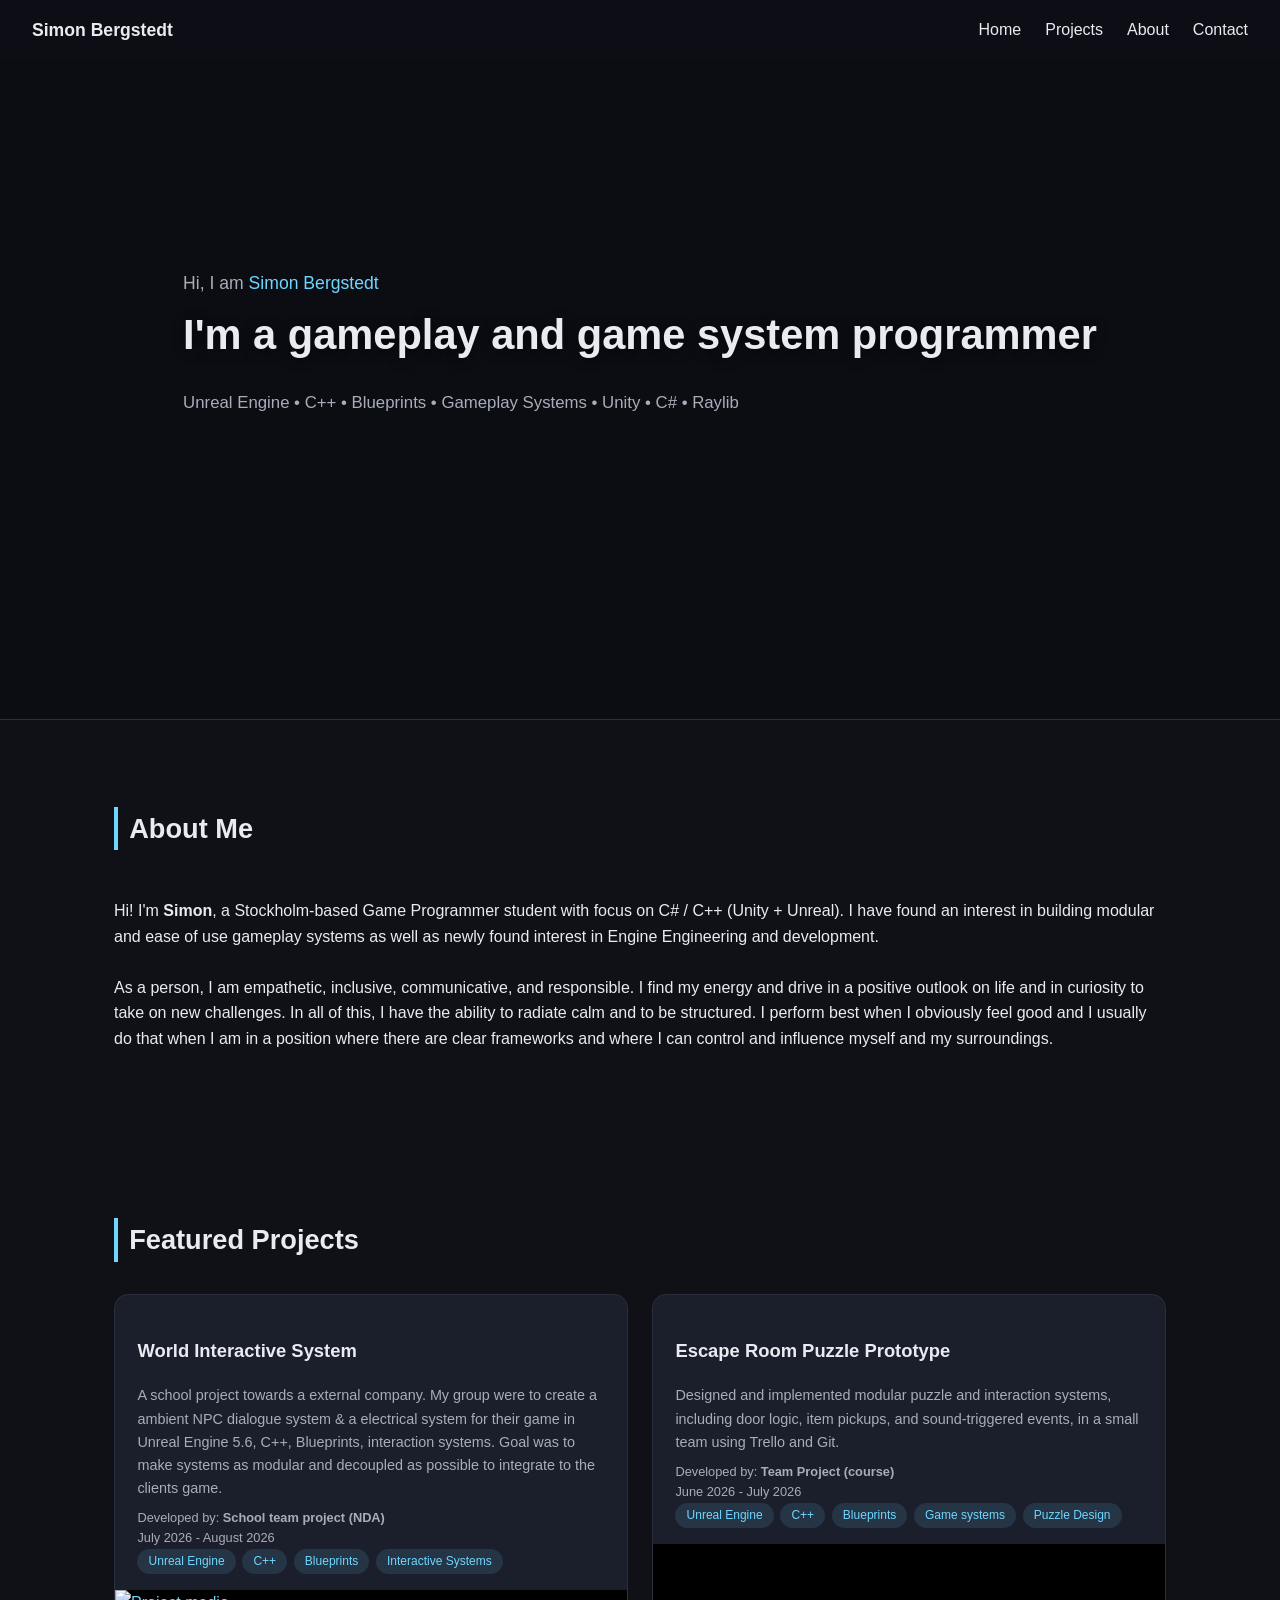
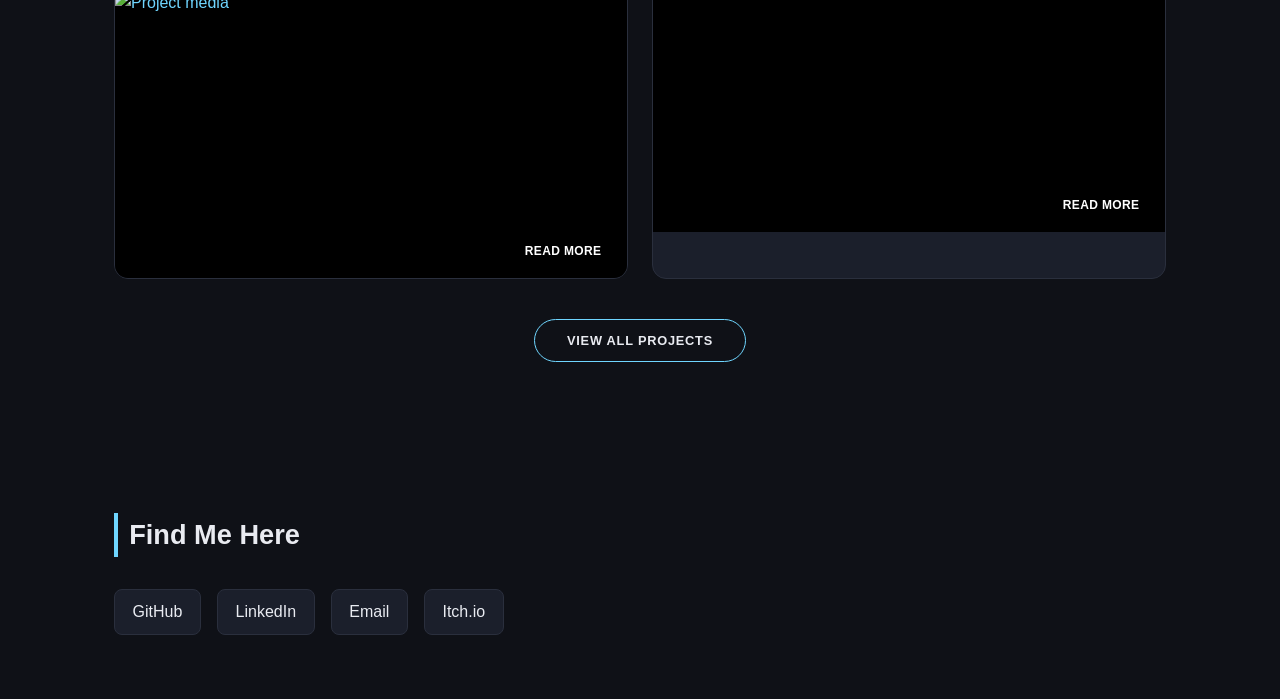
==== commit e8297c17: "deleting footer" ====
--- a/index.html
+++ b/index.html
@@ -71,10 +71,6 @@
 
 </main>
 
-<footer class="footer">
-  <p>&copy; <span id="year"></span> Simon Bergstedt. Built with HTML, CSS and JS, hosted on GitHub Pages.</p>
-</footer>
-
 <script src="projects.js"></script>
 <script src="script.js"></script>
 </body>
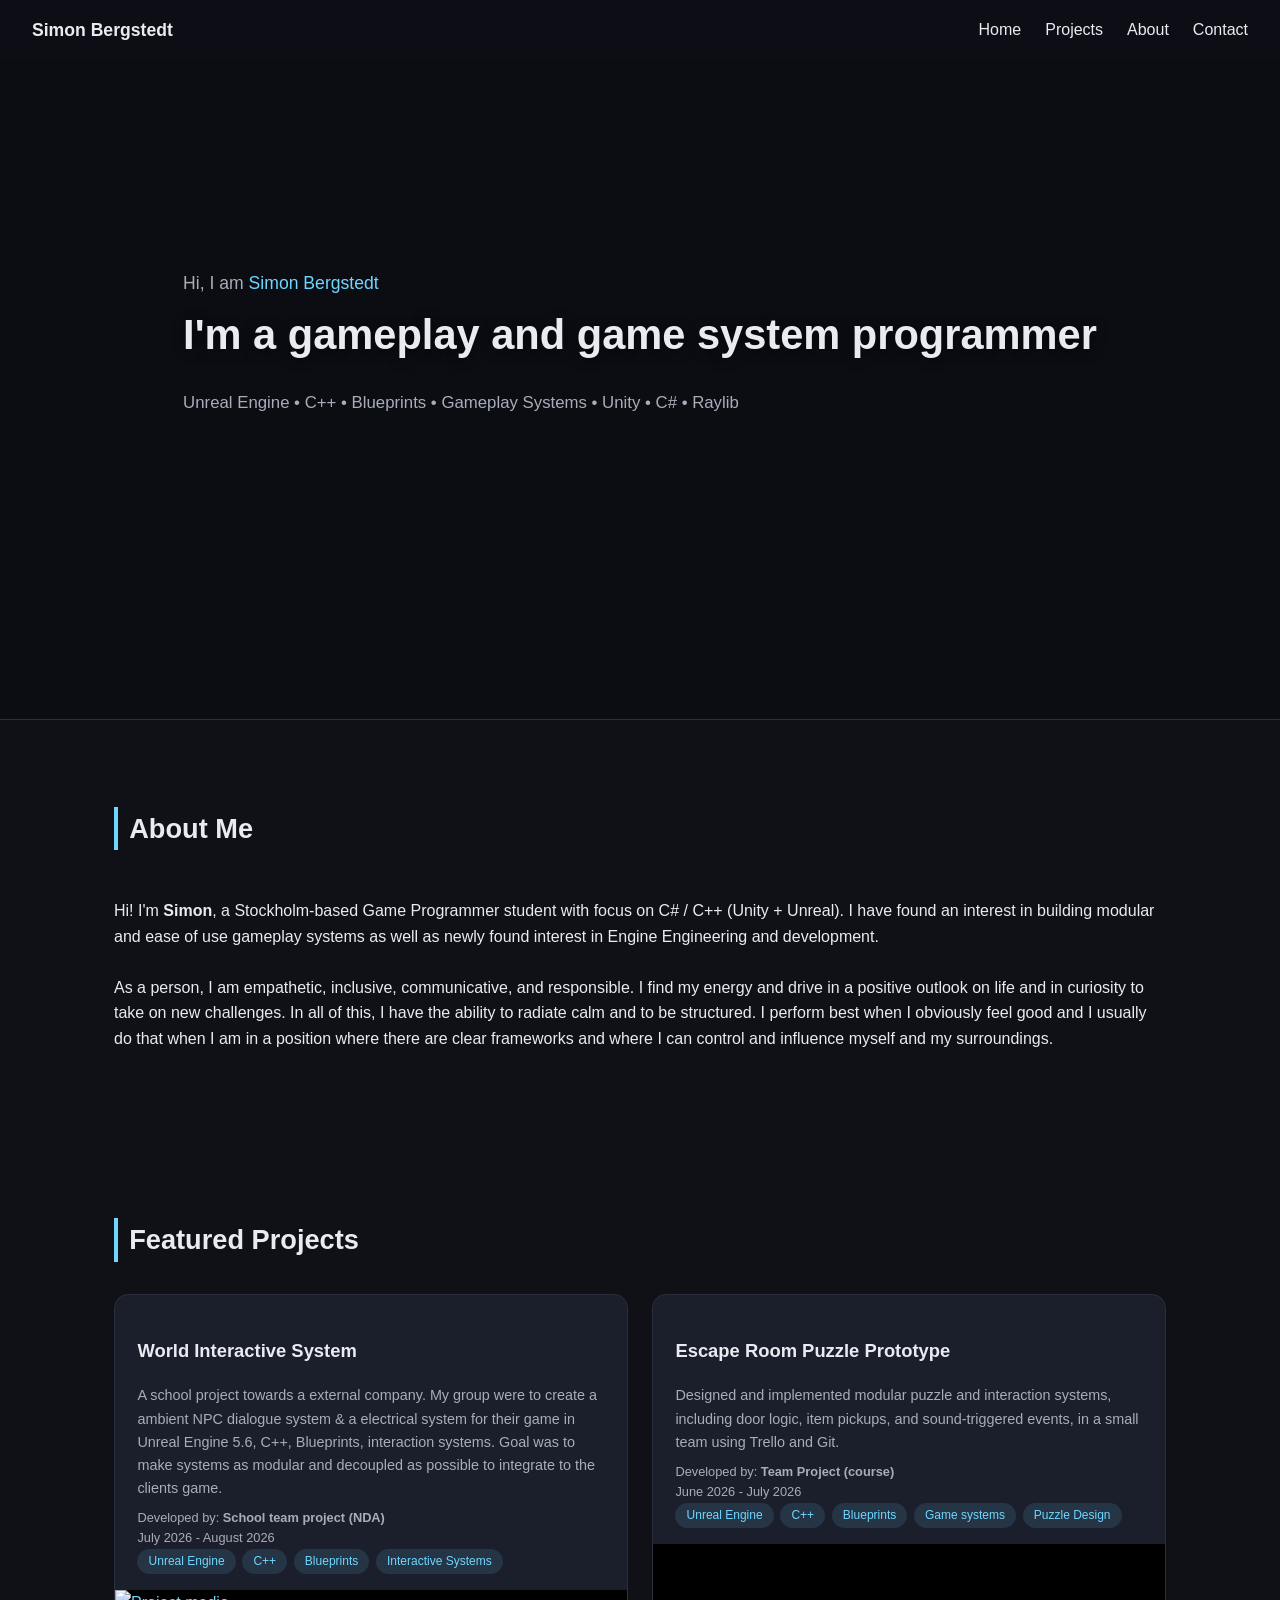
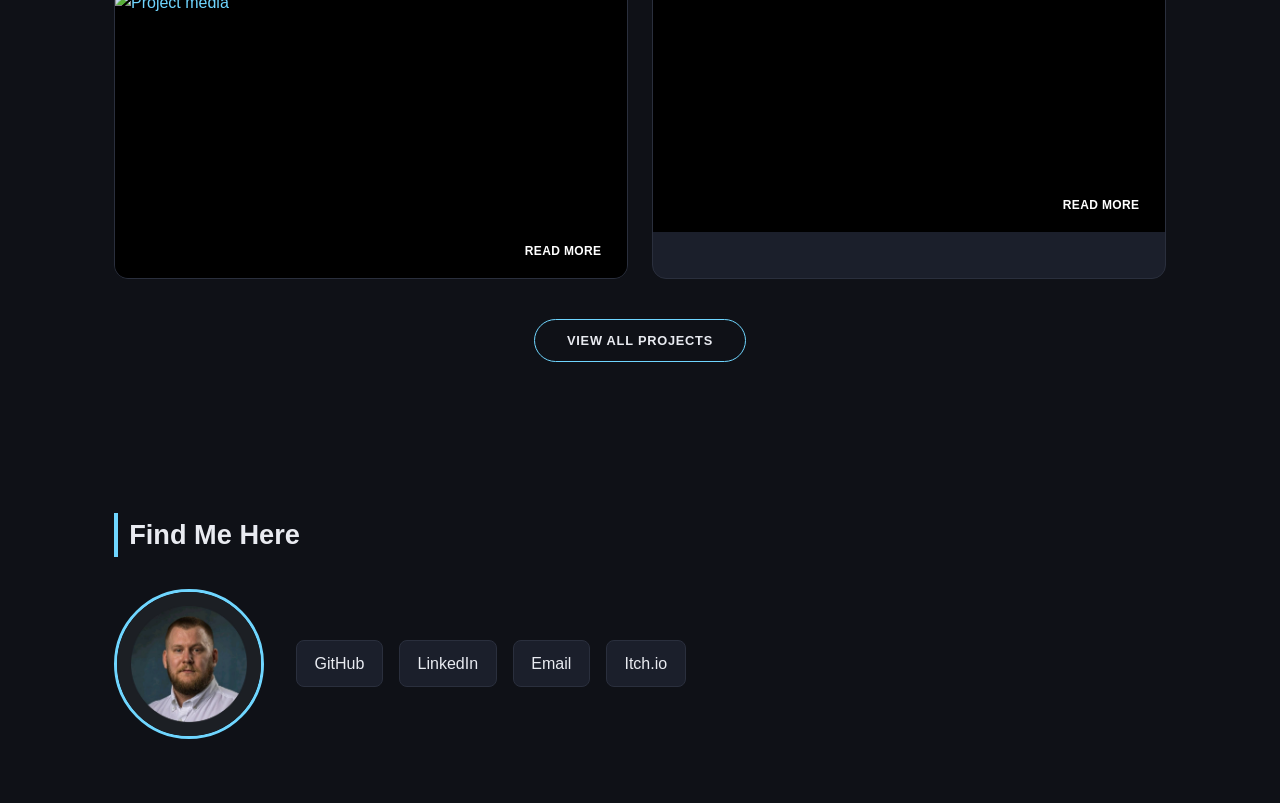
==== commit 60b06f36: "adding picture to find me section" ====
--- a/index.html
+++ b/index.html
@@ -61,13 +61,16 @@
     <a href="games.html" class="toggle-btn">VIEW ALL PROJECTS</a>
   </section>
 
-  <!-- CONTACT / SOCIAL -->
-  <section id="contact" class="section">
-    <h2 class="section-title">Find Me Here</h2>
+<!-- CONTACT / SOCIAL -->
+<section id="contact" class="section">
+  <h2 class="section-title">Find Me Here</h2>
+  <div class="contact-content">
+    <img src="media/profile-picture.jpg" alt="Simon Bergstedt" class="contact-photo" onerror="this.style.display='none'" />
     <div id="social-links" class="social-links">
       <!-- Injected by script.js -->
     </div>
-  </section>
+  </div>
+</section>
 
 </main>
 
--- a/style.css
+++ b/style.css
@@ -241,6 +241,21 @@
 }
 .social-links a:hover { border-color: var(--accent); color: var(--accent); }
 
+.contact-content {
+  display: flex;
+  align-items: center;
+  gap: 2rem;
+  flex-wrap: wrap;
+}
+.contact-photo {
+  width: 150px;
+  height: 150px;
+  border-radius: 50%;
+  object-fit: cover;
+  border: 3px solid var(--accent);
+  flex-shrink: 0;
+}
+
 /* FOOTER */
 .footer {
   text-align: center;
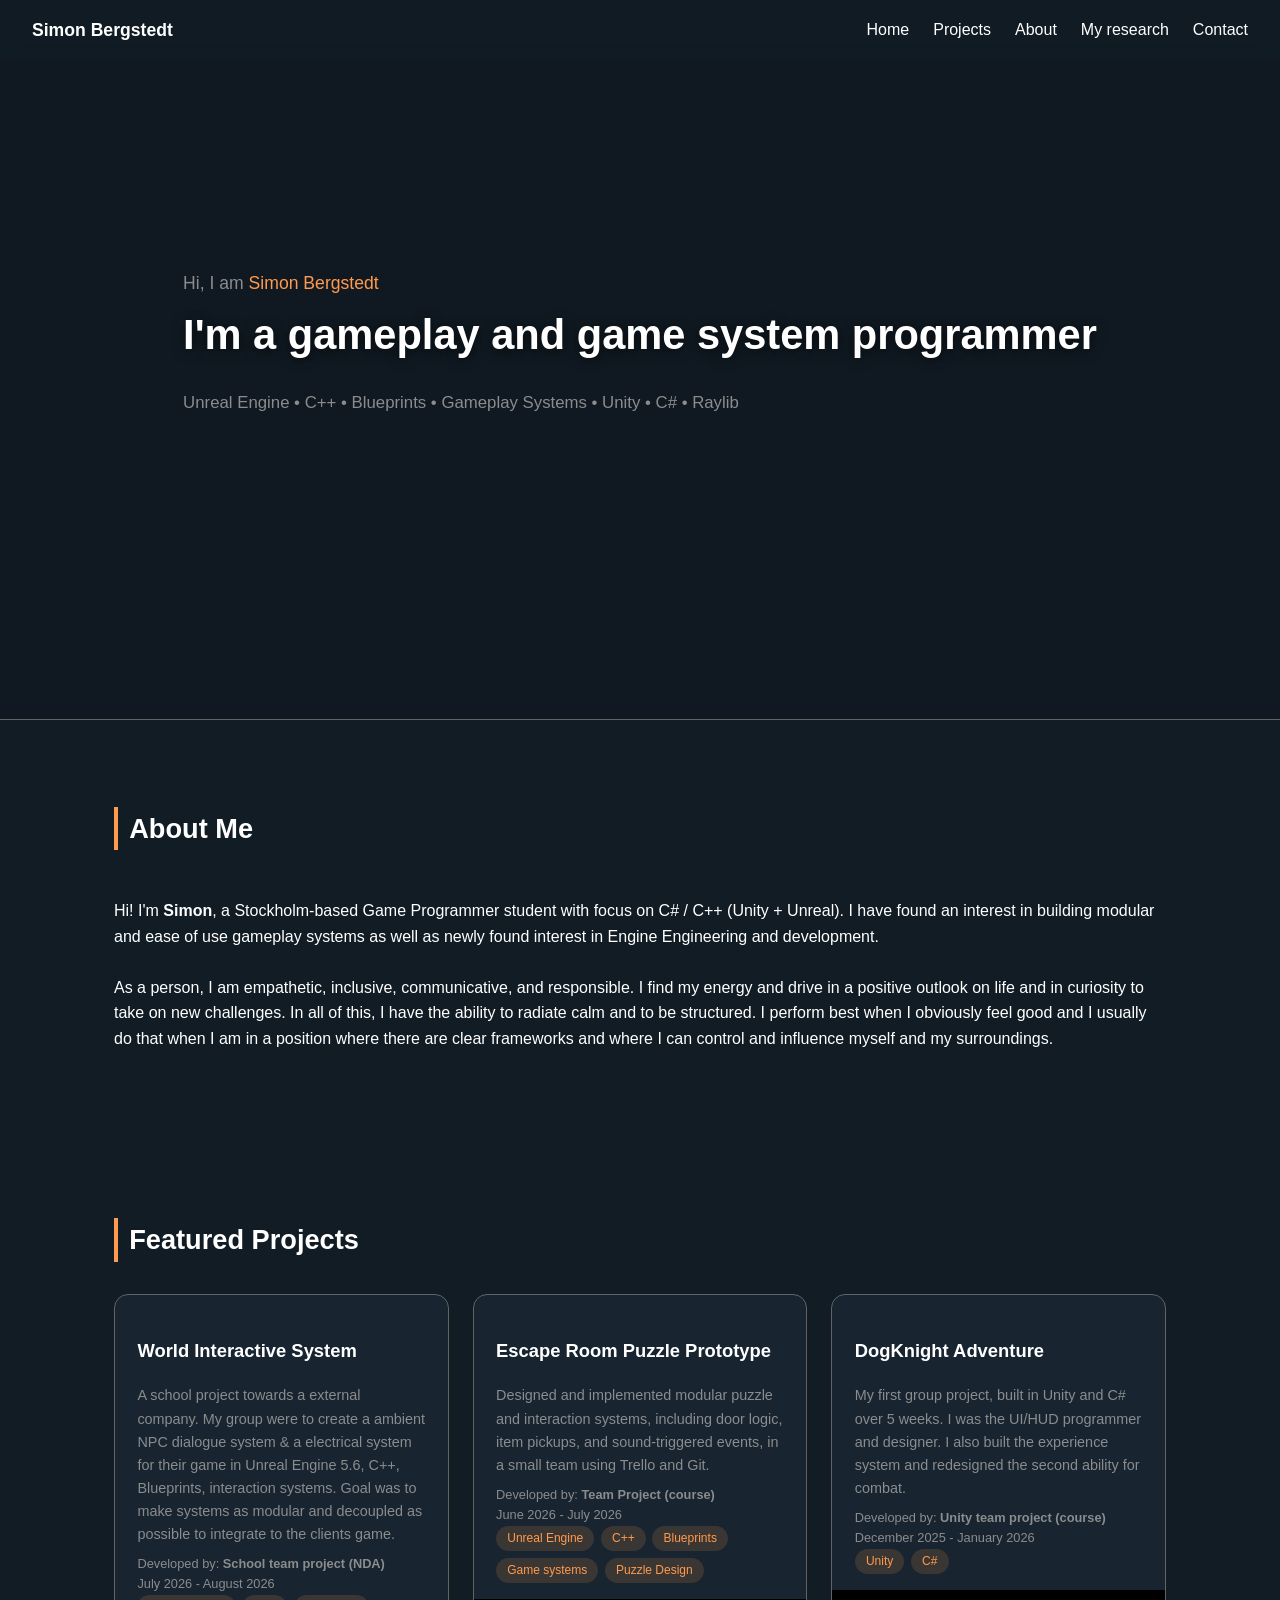
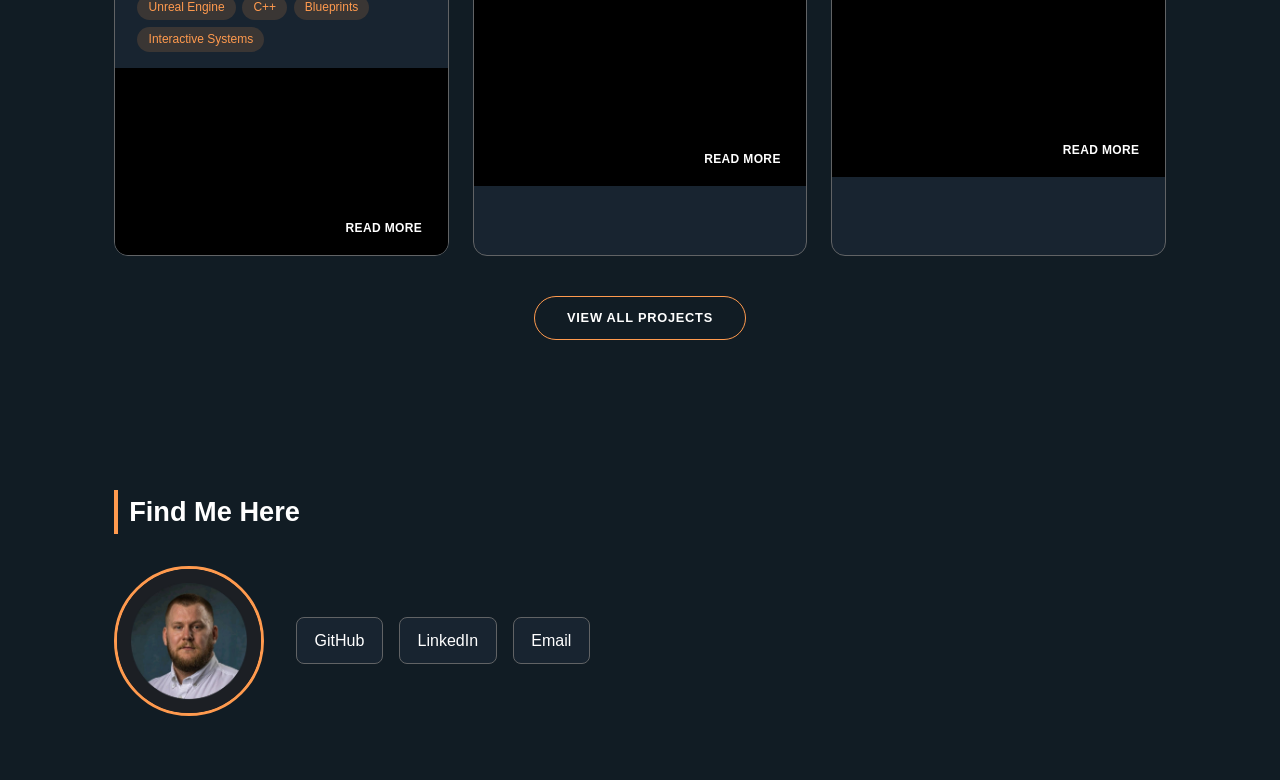
==== commit 5838000d: "adding hamburger menu, and button to my research" ====
--- a/index.html
+++ b/index.html
@@ -11,10 +11,12 @@
 
 <nav class="navbar">
   <div class="nav-name"><a href="index.html">Simon Bergstedt</a></div>
+  <button class="nav-toggle" aria-label="Toggle menu" aria-expanded="false">&#9776;</button>
   <ul class="nav-links">
     <li><a href="index.html">Home</a></li>
     <li><a href="games.html">Projects</a></li>
     <li><a href="index.html#about">About</a></li>
+    <li><a href="https://www.diva-portal.org/smash/record.jsf?pid=diva2%3A1443932&dswid=7769" target="_blank" rel="noopener">My research</a></li>
     <li><a href="index.html#contact">Contact</a></li>
   </ul>
 </nav>
@@ -76,5 +78,6 @@
 
 <script src="projects.js"></script>
 <script src="script.js"></script>
+<script src="nav.js"></script>
 </body>
 </html>
--- a/style.css
+++ b/style.css
@@ -1,11 +1,11 @@
 :root {
-  --bg: #0f1117;
-  --bg-alt: #161923;
-  --text: #e9ebf1;
-  --text-dim: #a8adba;
-  --accent: #6fd6ff;
-  --card-bg: #1b1f2b;
-  --card-border: #2a2f3d;
+  --bg: #111c24;
+  --bg-alt: #1a262f;
+  --text: #ffffff;
+  --text-dim: #8a8c8d;
+  --accent: #ff9a4e;
+  --card-bg: #182430;
+  --card-border: #616365;
   --max-width: 1100px;
 }
 
@@ -33,7 +33,7 @@
   justify-content: space-between;
   align-items: center;
   padding: 1rem 2rem;
-  background: rgba(15, 17, 23, 0.7);
+  background: rgba(17, 28, 36, 0.75);
   backdrop-filter: blur(8px);
   -webkit-backdrop-filter: blur(8px);
   z-index: 100;
@@ -69,7 +69,7 @@
 .hero-overlay {
   position: absolute;
   inset: 0;
-  background: rgba(10, 12, 18, 0.70);
+  background: rgba(17, 28, 36, 0.75);
   z-index: 1;
 }
 .hero-content {
@@ -217,7 +217,7 @@
 }
 .card-tags { display: flex; flex-wrap: wrap; gap: 0.4rem; }
 .tag {
-  background: rgba(111, 214, 255, 0.12);
+  background: rgba(255, 154, 78, 0.15);
   color: var(--accent);
   border-radius: 20px;
   padding: 0.2rem 0.7rem;
@@ -287,3 +287,66 @@
 }
 .gallery-item { aspect-ratio: 16/9; background: #000; border-radius: 10px; overflow: hidden; }
 .gallery-item img, .gallery-item video { width: 100%; height: 100%; object-fit: cover; display: block; }
+
+.gallery-item img, .gallery-item video { width: 100%; height: 100%; object-fit: cover; display: block; }
+
+.project-card.grid-item .media-wrap iframe,
+.detail-media iframe,
+.gallery-item iframe {
+  width: 100%;
+  height: 100%;
+  border: 0;
+  display: block;
+}
+
+.detail-media img,
+.gallery-item img {
+  object-fit: contain;
+}
+
+.nav-toggle {
+  display: none;
+  background: transparent;
+  border: 1px solid var(--card-border);
+  color: var(--text);
+  font-size: 1.4rem;
+  line-height: 1;
+  padding: 0.3rem 0.65rem;
+  border-radius: 8px;
+  cursor: pointer;
+}
+.nav-toggle:hover { border-color: var(--accent); color: var(--accent); }
+
+@media (max-width: 700px) {
+  .navbar { padding: 0.7rem 1rem; }
+  .nav-name { font-size: 1rem; white-space: nowrap; }
+  .nav-toggle { display: block; }
+
+  .nav-links {
+    display: none;
+    flex-direction: column;
+    gap: 0;
+    position: absolute;
+    top: 100%;
+    right: 1rem;
+    min-width: 190px;
+    background: var(--bg-alt);
+    border: 1px solid var(--card-border);
+    border-radius: 12px;
+    padding: 0.4rem;
+    box-shadow: 0 8px 24px rgba(0, 0, 0, 0.45);
+  }
+  .nav-links.open { display: flex; }
+  .nav-links a {
+    display: block;
+    padding: 0.7rem 0.9rem;
+    border-radius: 8px;
+  }
+  .nav-links a:hover { background: rgba(255, 154, 78, 0.12); text-decoration: none; }
+
+  .hero-content { padding: 6rem 1.2rem 3rem; }
+  .hero-title { font-size: 1.9rem; line-height: 1.2; }
+  .hero-sub { font-size: 0.9rem; line-height: 1.5; }
+  .section { padding: 3rem 1.2rem; }
+  .page-main { padding-top: 6rem; }
+}
